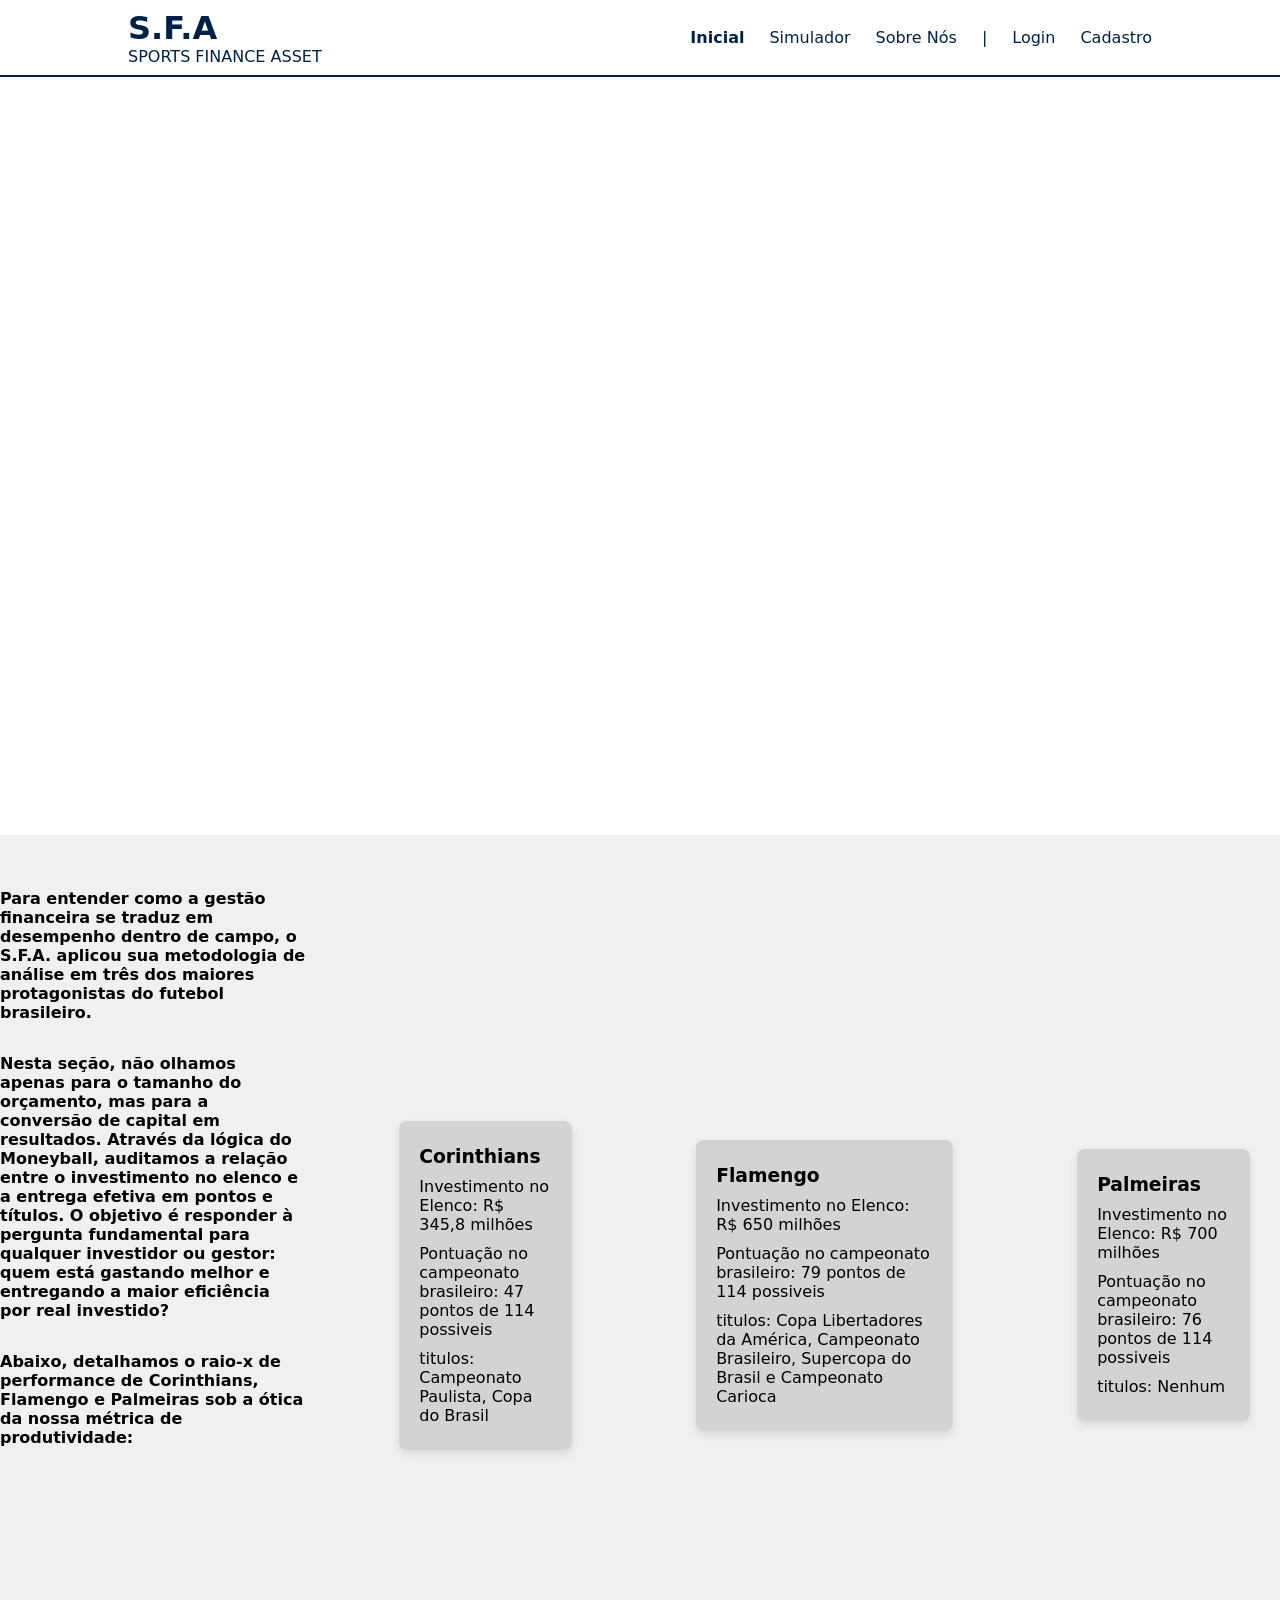
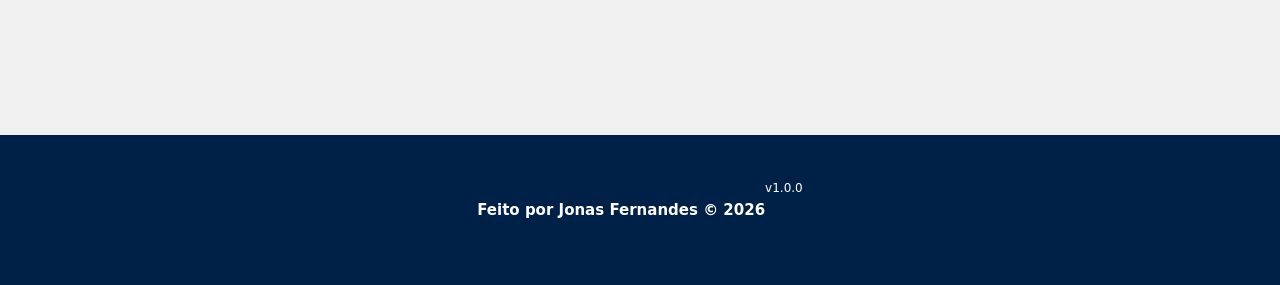
==== public/index.html @ e27758b6 "ajuste básico na tela inicial" ====
<!DOCTYPE html>
<html lang="en">

<head>
  <meta charset="UTF-8">
  <meta http-equiv="X-UA-Compatible" content="IE=edge">
  <meta name="viewport" content="width=device-width, initial-scale=1.0">

  <title>S.F.A - SPORTS FINANCE ASSET | Página Inicial</title>

  <script src="./js/sessao.js"></script>

  <link rel="stylesheet" href="./css/estilo.css">
  <link rel="icon" href="./assets/icon/icon-site.png">
  <link rel="preconnect" href="https://fonts.gstatic.com">
</head>

<body>
  <div class="header">
    <div class="container">
      <div class="logo">
        <h1 class="titulo">S.F.A</h1>
        <span class="subtitulo">SPORTS FINANCE ASSET</span>
      </div>
      <ul class="navbar">
        <li class="agora">
          <a href="#">Inicial</a>
        </li>
        <li>
          <a href="simulador.html">Simulador</a>
        </li>
        <li>
          <a href="sobre-nos.html">Sobre Nós</a>
        </li>
        <li>|</li>
        <li>
          <a href="login.html">Login</a>
        </li>
        <li>
          <a href="cadastro.html">Cadastro</a>
        </li>
      </ul>
    </div>
  </div>

  <div class="banner">
    <div class="container">
      <p>Se não acreditarmos que é possível, jamais será.</p>
    </div>
  </div>

  <div class="container-cards-index">
    <div class="introducao">
      <p>Para entender como a gestão financeira se traduz em desempenho dentro de campo, o S.F.A. aplicou sua
        metodologia de análise em três dos maiores protagonistas do futebol brasileiro.</p>
        <p>Nesta seção, não olhamos apenas para o tamanho do orçamento, mas para a conversão de capital em resultados.
        Através da lógica do Moneyball, auditamos a relação entre o investimento no elenco e a entrega efetiva em pontos
        e títulos. O objetivo é responder à pergunta fundamental para qualquer investidor ou gestor: quem está gastando
        melhor e entregando a maior eficiência por real investido?</p>
        <p>Abaixo, detalhamos o raio-x de performance de Corinthians, Flamengo e Palmeiras sob a ótica da nossa métrica de
        produtividade:</p>
  </div>
    <div class="card-conteudo">
      <h3>Corinthians</h3>
      <p>Investimento no Elenco: R$ 345,8 milhões</p>
      <p>Pontuação no campeonato brasileiro: 47 pontos de 114 possiveis</p>
      <p>titulos: Campeonato Paulista, Copa do Brasil</p>
    </div>
    <div class="card-conteudo">
      <h3>Flamengo</h3>
      <p>Investimento no Elenco: R$ 650 milhões</p>
      <p>Pontuação no campeonato brasileiro: 79 pontos de 114 possiveis</p>
      <p>titulos: Copa Libertadores da América, Campeonato Brasileiro, Supercopa do Brasil e Campeonato Carioca</p>
    </div>
    <div class="card-conteudo">
      <h3>Palmeiras</h3>
      <p>Investimento no Elenco: R$ 700 milhões</p>
      <p>Pontuação no campeonato brasileiro: 76 pontos de 114 possiveis</p>
      <p>titulos: Nenhum</p>
    </div>
  </div>

  <div class="footer">
    <div class="container">
      <h4>Feito por Jonas Fernandes &copy; 2026</h4>
      <span class="version">v1.0.0</span>
    </div>
  </div>

</html>
---- public/css/estilo.css ----
@import url('https://fonts.googleapis.com/css2?family=Barlow:ital,wght@0,100;0,200;0,300;0,400;0,500;0,600;0,700;0,800;0,900;1,100;1,200;1,300;1,400;1,500;1,600;1,700;1,800;1,900&display=swap');

body {
  margin: 0;
  padding: 0;
  font-family: system-ui, -apple-system, BlinkMacSystemFont, 'Segoe UI', Roboto, Oxygen, Ubuntu, Cantarell, 'Open Sans', 'Helvetica Neue', sans-serif;
  background-color: white;
}

:root {
  --tamanho-header: 75px;
  --tamanho-banner: calc(100vh - var(--tamanho-header) - var(--tamanho-footer) - 2px);
  --tamanho-simulador: calc(100vh - var(--tamanho-header) - var(--tamanho-footer) - 2px);
  --tamanho-login: calc(100vh - var(--tamanho-header) - var(--tamanho-footer) - 2px);
  --tamanho-footer: 65px;
}

.container {
  display: flex;
  width: 80%;
  margin: auto;
}

.header {
  height: var(--tamanho-header);
  border-bottom: 2px solid #002147;
}

.header .container {
  justify-content: space-between;
  align-items: center;
  height: 100%;
}

.header a {
  text-decoration: none;
  color: #002147;
}

.agora {
  font-weight: 600;
}

.navbar {
  width: 500px;
  display: flex;
  align-items: center;
  justify-content: flex-end;
  list-style: none;
  color: #002147;
  gap: 25px;
}

.logo {
  display: flex;
  flex-direction: column;
}

.titulo {
  color: #002147;
  width: fit-content;
  font-weight: 630;
  font-weight: bold;
}

.subtitulo {
  color: #002147;
  width: fit-content;
  font-weight: 170;
}

.header h1 {
  margin: 0;
}

/* BANNER */

.banner {
  height: var(--tamanho-banner);
  color: white;
  font-weight: bold;
  background-image: url(../assets/long-shot-friends-playing-soccer.jpg);
  background-size: cover;
  background-position: center 70%;
}

.banner .container {
  justify-content: center;
  align-items: center;
  height: 100%;
}

.banner .container p {
  width: 55%;
  margin: 0;
  padding: 0;
  font-size: 36px;
}

.banner .container span {
  font-weight: 800;
}

.conteudo-index {
  display: flex;
  justify-content: center;
  align-items: center;
  flex-direction: column;
  width: 70%;
  margin-top: 40px;
  margin-left: auto;
  margin-right: auto;
  margin-bottom: 40px;
  font-size: 40px;
  font-weight: bold;

}





/* MISSÃO VISÃO VALORES */

.banner-sobre-nos {
  height: var(--tamanho-banner);
  color: white;
  font-weight: bold;
  background-image: url(../assets/young-woman-playing-tennis.jpg);
  background-size: cover;
  background-position: center 40%;
}

.banner-sobre-nos .container {
  justify-content: center;
  align-items: center;
  height: 100%;
}

.banner-sobre-nos .container p {
  width: 55%;
  margin: 0;
  padding: 0;
  font-size: 52px;
}

.banner-sobre-nos .container span {
  font-weight: 800;
}

.container-conteudo-sobre-nos {
  display: flex;
  justify-content: center;
  align-items: center;
  flex-direction: column;
  width: 70%;
  margin-top: 40px;
  margin-left: auto;
  margin-right: auto;
}

.social {
  background-color: #ffffff;
  display: flex;
  align-items: space-between;
  flex-direction: column;
  margin-bottom: 30px;

}

.titulo-cards-sobre-nos {
  font-size: 32px;
  font-weight: bold;
  display: flex;
  flex-direction: row;
  justify-content: center;
  margin-top: 10%;
}


.valores-sobre-nos {
  display: flex;
  justify-content: center;
  align-items: center;
  flex-direction: column;
  width: 70%;
  margin-top: 2%;
  margin-left: auto;
  margin-right: auto;
}

/* FOOTER */

.footer {
  background-color: #002147;
  height: 150px;
  color: #fff;
  display: flex;
  font-size: 15px;
}

.footer .container {
  justify-content: center;
  text-align: center;
}

.footer .container .version {
  font-size: 12px;
}

/* LOGIN */
.login {
  height: var(--tamanho-login);
  background: #002147;
  background-size: cover;
  height: 100%;
}

.login .container {
  justify-content: center;
  align-items: center;
  height: 100vh;
}

.card {
  width: 50%;
  background-color: white;
  border-radius: 10px;
  display: flex;
  align-items: center;
  justify-content: space-evenly;
  color: #002147;
  flex-direction: column;
  height: fit-content;
  padding: 20px 0;
}

.card h2 {
  margin: 0;
  font-size: 30px;
}

.formulario {
  display: flex;
  height: 90%;
  width: 80%;
  justify-content: space-around;
  flex-direction: column;
}

.formulario span {
  font-size: 15px;
  font-weight: 800;
}

.formulario input {
  border: 2px solid #002147;
  text-align: center;
  border-radius: 10px;
  margin: 0;
}

.formulario select {
  border: 2px solid #002147;
  background-color: white;
  color: gray;
  height: 36px;
  text-align: center;
  border-radius: 10px;
  margin: 0;
}

.campo {
  display: flex;
  flex-direction: column;
  justify-content: start;
  padding: 5px 0;
}

.botao {
  cursor: pointer;
  font-family: "Barlow", sans-serif;
  border: 0;
  border-radius: 5px;
  font-weight: 600;
  font-size: 18px;
  color: #fff;
  background-color: #002147;
  width: 120px;
  height: 30px;
  align-self: center;
  margin-top: 20px;
}

.loading-div {
  width: 50px;
  display: none;
}

.loading-div img {
  height: 50px;
  width: 50px;
}

#div_erros_login {
  display: none
}

/* FORMULARIO */

.alerta_erro {
  display: flex;
  justify-content: flex-end;
}

.card_erro {
  display: none;
  background-color: #fff;
  color: black;
  width: 230px;
  position: fixed;
  border-radius: 4px;
  border: #ED145B 3px solid;
  padding: 10px;
  margin-right: 10%;
}

.card_erro #mensagem_erro {
  font-weight: 500;
  font-size: 20px;
}

.formulario .tipo_campo {
  font-size: 20px;
  font-weight: 600 !important;
}

.formulario {
  display: flex;
  flex-direction: column;
}

input {
  margin-bottom: 10px;
  border: 2px solid #32b9cd;
  padding: 10px;
  text-align: center;
  border-radius: 10px;
}

.btn {
  font-family: "Barlow", sans-serif;
  border: 0;
  border-radius: 5px;
  font-weight: 600;
  font-size: 18px;
  padding: 10px 15px;
  color: white;
  background-color: #ED145B;
  width: 120px;
  align-self: center;
  margin-top: 5px;
}

.loading-div {
  width: 50px;
  margin: auto;
  display: none;
}

.loading-div img {
  height: 50px;
  width: 50px;
}

/* SIMULADOR */

.simulador {
  background: linear-gradient(black, #002147);
}

.simulador .container {
  flex-direction: column;
  align-items: center;
  margin-top: 50px;
  height: var(--tamanho-simulador);
}

/* ALERTA */

#alerta {
  position: absolute;
  right: 0;
  bottom: 0;
}

.mensagem-alarme {
  background-color: white;
  border-radius: 5px;
  width: 300px;
  height: 80px;
  margin: 10px;
  padding: 10px 0;
  display: flex;
  justify-content: space-evenly;
  align-items: center;
}

.mensagem-alarme h3 {
  font-size: 14px;
  margin: 0;
}

.mensagem-alarme .informacao {
  width: 66%;
}

.alarme-sino {
  width: 48px;
  height: 48px;
  animation-name: bell;
  animation-duration: 4s;
  background-image: url('https://cdn-icons-png.flaticon.com/512/1157/1157000.png');
  background-size: cover;
  animation-iteration-count: infinite;
}


.introducao{
  display: flex;
  justify-content: center;
  align-items: center;  
  flex-direction: column;
  font-size: 16px;
  font-weight: bold;
  margin: auto;
  margin-top: 3%;
  width: 1200px;
}
.container-cards-index{
  display: flex;
  justify-content: center;
  align-items: center;     
  min-height: 100vh;       
  margin: 0;
  background-color: #f0f0f0;
  gap: 5%;
}
.card-conteudo {
  display: flex;
  flex-direction: column;
  align-items: flex-start;
  width: fit-content;
  max-width: 400px;
  padding: 20px;
  border-radius: 8px;
  background-color: #d3d3d3;
  box-shadow: 0 4px 8px rgba(0, 0, 0, 0.1);
  margin: 30px;
}

.card-conteudo h3, .card-conteudo p {
  margin: 5px 0;
}

@keyframes bell {
  0% {
    transform: rotate(25deg)
  }

  25% {
    transform: rotate(-25deg)
  }

  50% {
    transform: rotate(25deg)
  }

  75% {
    transform: rotate(-25deg)
  }

  100% {
    transform: rotate(25deg)
  }
}
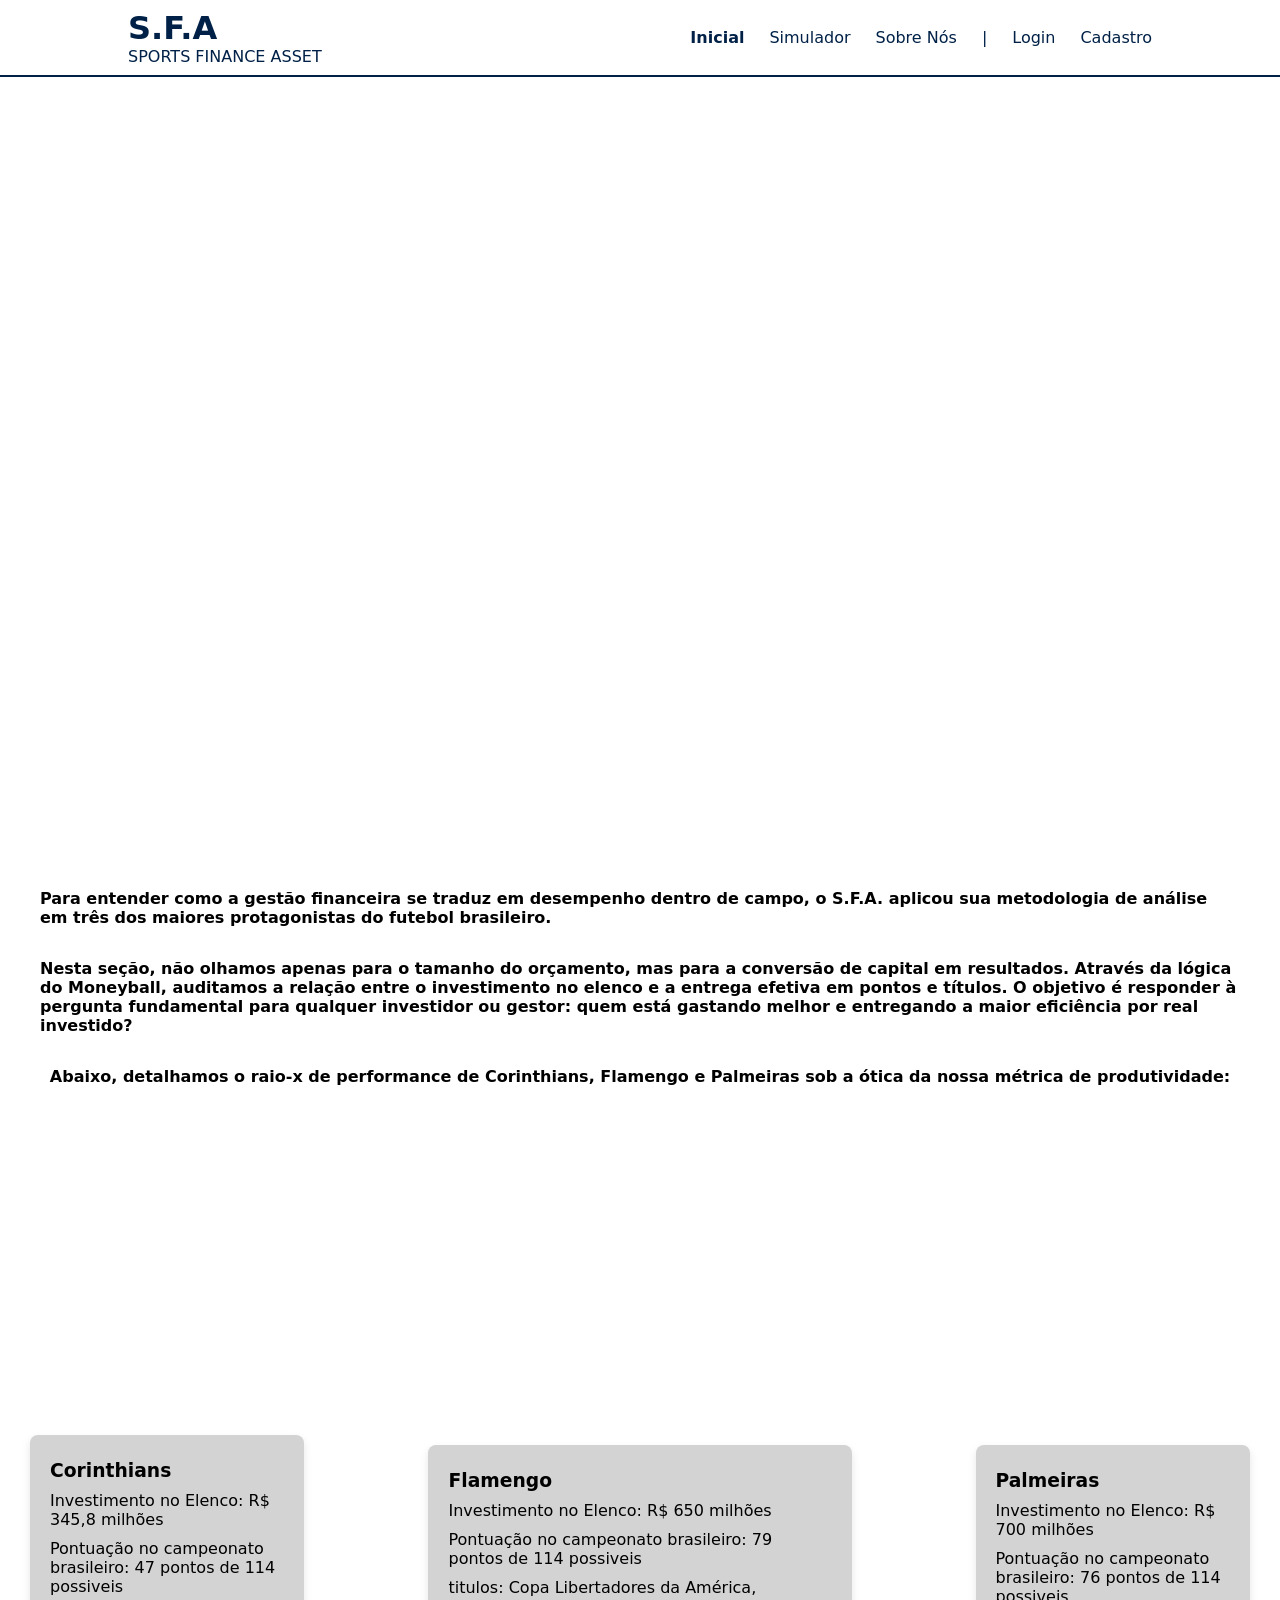
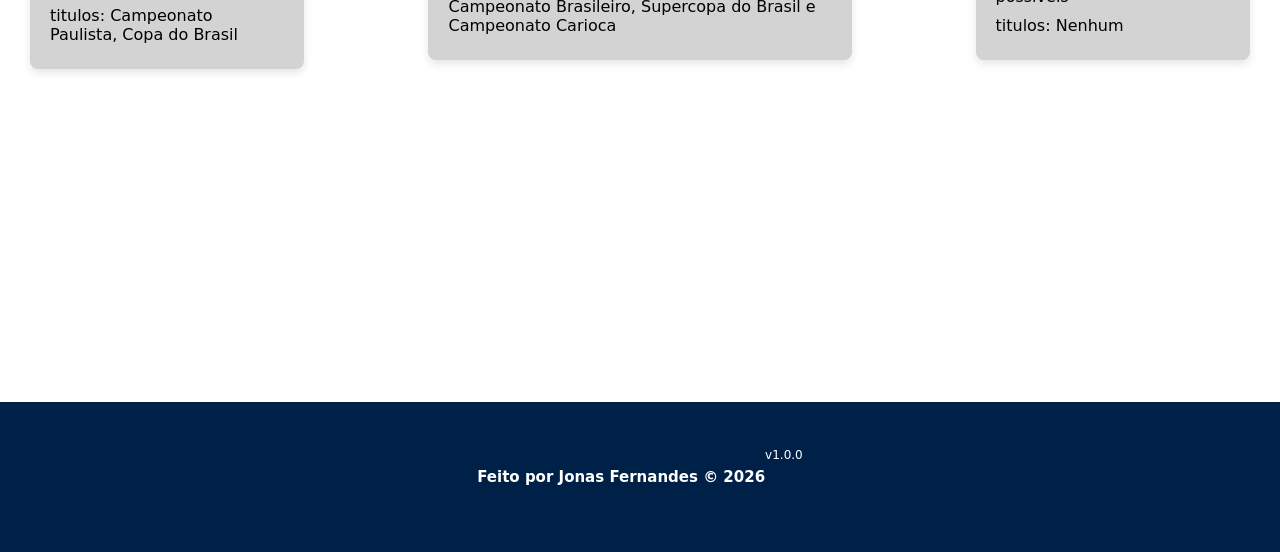
==== commit bcccb5d5: "corrigindo bug" ====
--- a/public/index.html
+++ b/public/index.html
@@ -49,8 +49,7 @@
     </div>
   </div>
 
-  <div class="container-cards-index">
-    <div class="introducao">
+  <div class="introducao">
       <p>Para entender como a gestão financeira se traduz em desempenho dentro de campo, o S.F.A. aplicou sua
         metodologia de análise em três dos maiores protagonistas do futebol brasileiro.</p>
         <p>Nesta seção, não olhamos apenas para o tamanho do orçamento, mas para a conversão de capital em resultados.
@@ -60,6 +59,8 @@
         <p>Abaixo, detalhamos o raio-x de performance de Corinthians, Flamengo e Palmeiras sob a ótica da nossa métrica de
         produtividade:</p>
   </div>
+
+  <div class="container-cards-index">
     <div class="card-conteudo">
       <h3>Corinthians</h3>
       <p>Investimento no Elenco: R$ 345,8 milhões</p>
--- a/public/css/estilo.css
+++ b/public/css/estilo.css
@@ -443,7 +443,7 @@
   align-items: center;     
   min-height: 100vh;       
   margin: 0;
-  background-color: #f0f0f0;
+  background-color: #ffffff;
   gap: 5%;
 }
 .card-conteudo {
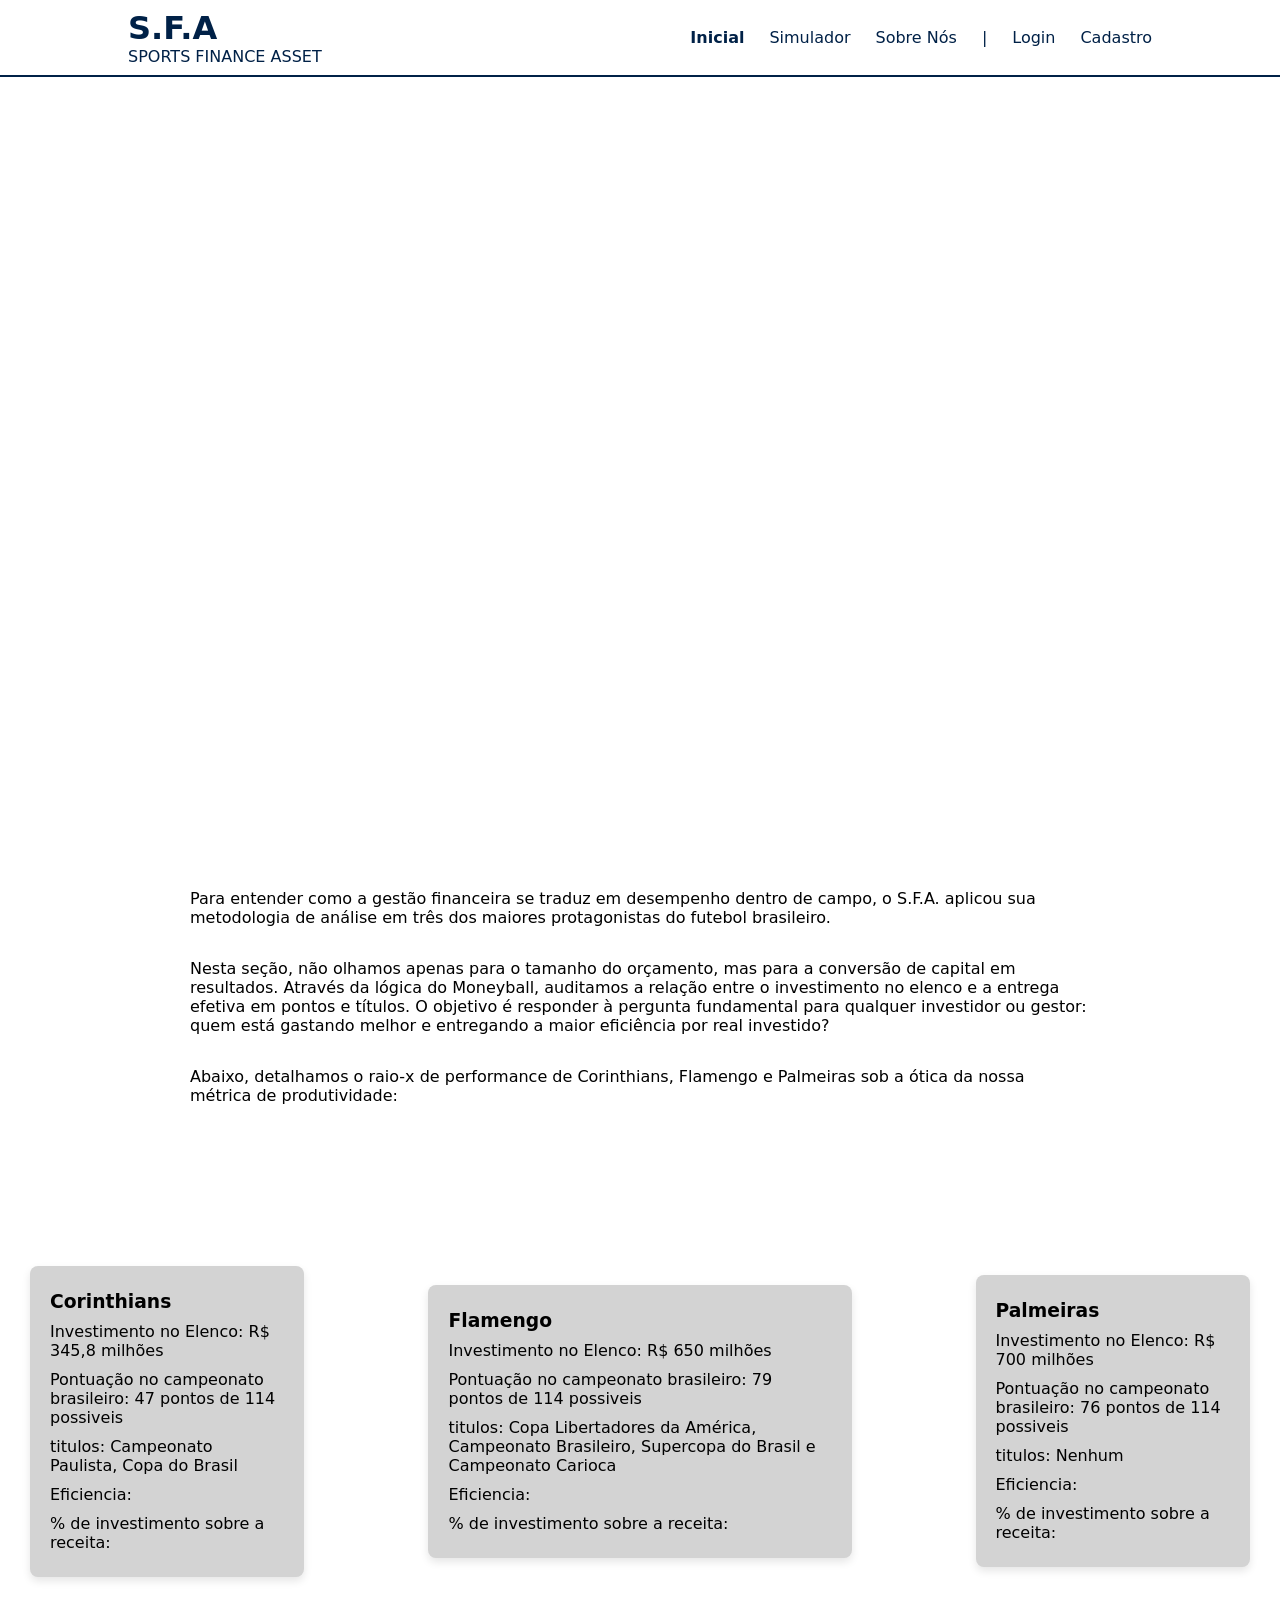
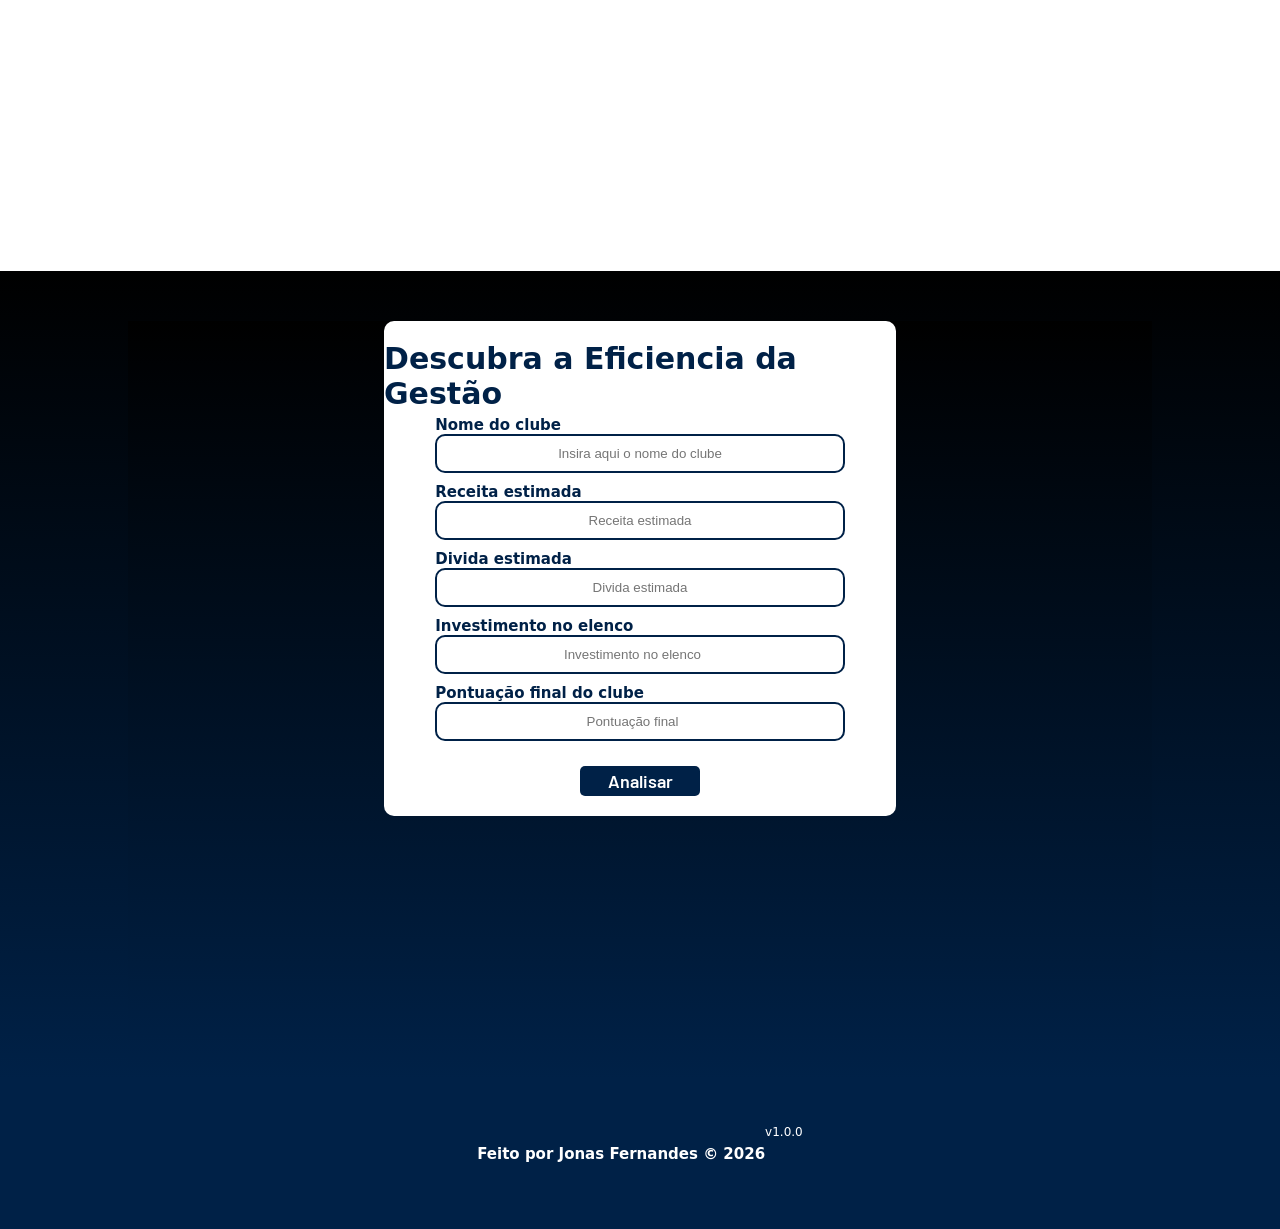
==== commit 3f4c31c2: "pequenas mudanças" ====
--- a/public/index.html
+++ b/public/index.html
@@ -50,14 +50,14 @@
   </div>
 
   <div class="introducao">
-      <p>Para entender como a gestão financeira se traduz em desempenho dentro de campo, o S.F.A. aplicou sua
-        metodologia de análise em três dos maiores protagonistas do futebol brasileiro.</p>
-        <p>Nesta seção, não olhamos apenas para o tamanho do orçamento, mas para a conversão de capital em resultados.
-        Através da lógica do Moneyball, auditamos a relação entre o investimento no elenco e a entrega efetiva em pontos
-        e títulos. O objetivo é responder à pergunta fundamental para qualquer investidor ou gestor: quem está gastando
-        melhor e entregando a maior eficiência por real investido?</p>
-        <p>Abaixo, detalhamos o raio-x de performance de Corinthians, Flamengo e Palmeiras sob a ótica da nossa métrica de
-        produtividade:</p>
+    <p>Para entender como a gestão financeira se traduz em desempenho dentro de campo, o S.F.A. aplicou sua
+      metodologia de análise em três dos maiores protagonistas do futebol brasileiro.</p>
+    <p>Nesta seção, não olhamos apenas para o tamanho do orçamento, mas para a conversão de capital em resultados.
+      Através da lógica do Moneyball, auditamos a relação entre o investimento no elenco e a entrega efetiva em pontos
+      e títulos. O objetivo é responder à pergunta fundamental para qualquer investidor ou gestor: quem está gastando
+      melhor e entregando a maior eficiência por real investido?</p>
+    <p>Abaixo, detalhamos o raio-x de performance de Corinthians, Flamengo e Palmeiras sob a ótica da nossa métrica de
+      produtividade:</p>
   </div>
 
   <div class="container-cards-index">
@@ -66,20 +66,70 @@
       <p>Investimento no Elenco: R$ 345,8 milhões</p>
       <p>Pontuação no campeonato brasileiro: 47 pontos de 114 possiveis</p>
       <p>titulos: Campeonato Paulista, Copa do Brasil</p>
+      <p>Eficiencia: </p>
+      <p>% de investimento sobre a receita: </p>
     </div>
     <div class="card-conteudo">
       <h3>Flamengo</h3>
       <p>Investimento no Elenco: R$ 650 milhões</p>
       <p>Pontuação no campeonato brasileiro: 79 pontos de 114 possiveis</p>
       <p>titulos: Copa Libertadores da América, Campeonato Brasileiro, Supercopa do Brasil e Campeonato Carioca</p>
+      <p>Eficiencia: </p>
+      <p>% de investimento sobre a receita: </p>
     </div>
     <div class="card-conteudo">
       <h3>Palmeiras</h3>
       <p>Investimento no Elenco: R$ 700 milhões</p>
       <p>Pontuação no campeonato brasileiro: 76 pontos de 114 possiveis</p>
       <p>titulos: Nenhum</p>
+      <p>Eficiencia: </p>
+      <p>% de investimento sobre a receita: </p>
     </div>
   </div>
+
+
+  <!-- simulador inicio -->
+  <div class="simulador">
+    <div class="alerta_erro">
+      <div class="card_erro" id="cardErro">
+        <span id="mensagem_erro"></span>
+      </div>
+    </div>
+    <div class="container simulador">
+      <div class="card card-cadastro">
+        <h2>Descubra a Eficiencia da Gestão</h2>
+        <div class="formulario">
+          <div class="campo">
+            <span>Nome do clube</span>
+            <input id="ipt_nome_clube" type="text" placeholder="Insira aqui o nome do clube" />
+          </div>
+          <div class="campo">
+            <span>Receita estimada</span>
+            <input id="ipt_receita" type="text" placeholder="Receita estimada" />
+          </div>
+          <div class="campo">
+            <span>Divida estimada</span>
+            <input id="ipt_divida" type="text" placeholder="Divida estimada" />
+          </div>
+          <div class="campo">
+            <span>Investimento no elenco</span>
+            <input id="ipt_investimento" type="number" placeholder="Investimento no elenco" />
+          </div>
+          <div class="campo">
+            <span>Pontuação final do clube</span>
+            <input id="ipt_pontuacao" type="number" placeholder="Pontuação final" />
+          </div>
+          <button class="botao" onclick="analisar()">Analisar</button>
+        </div>
+        <div id="div_aguardar" class="loading-div">
+          <img src="./assets/circle-loading.gif" id="loading-gif" />
+        </div>
+
+        <div id="div_erros_login"></div>
+      </div>
+    </div>
+  </div>
+  <!-- simulador fim -->
 
   <div class="footer">
     <div class="container">
--- a/public/css/estilo.css
+++ b/public/css/estilo.css
@@ -432,10 +432,9 @@
   align-items: center;  
   flex-direction: column;
   font-size: 16px;
-  font-weight: bold;
   margin: auto;
   margin-top: 3%;
-  width: 1200px;
+  width: 900px;
 }
 .container-cards-index{
   display: flex;
@@ -445,6 +444,7 @@
   margin: 0;
   background-color: #ffffff;
   gap: 5%;
+  margin-top: -150px;
 }
 .card-conteudo {
   display: flex;
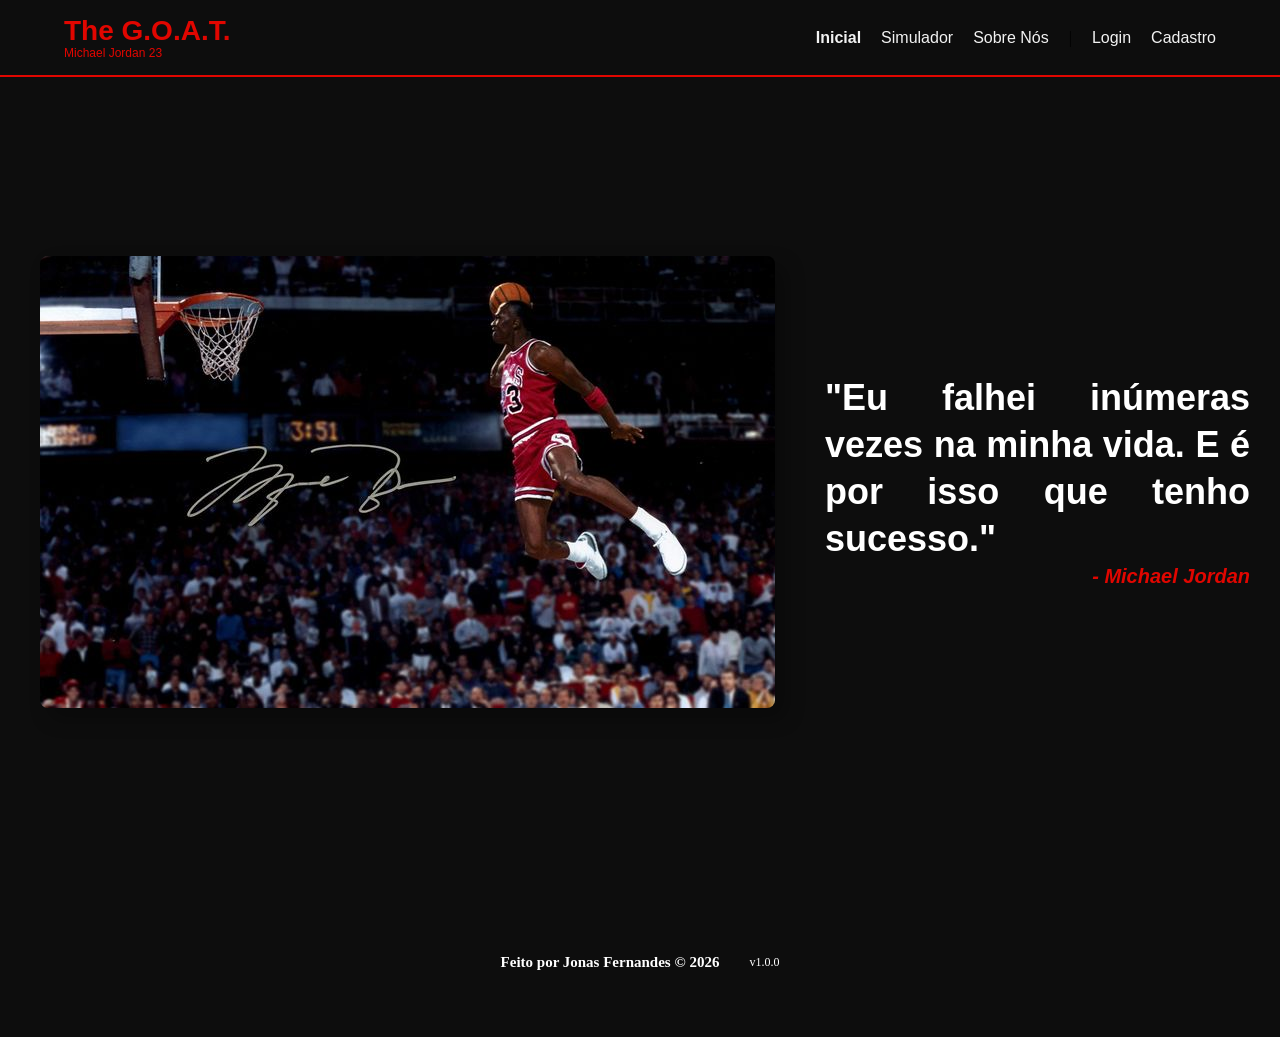
==== commit 3f38b431: "estruturação do html e css" ====
--- a/public/index.html
+++ b/public/index.html
@@ -6,7 +6,7 @@
   <meta http-equiv="X-UA-Compatible" content="IE=edge">
   <meta name="viewport" content="width=device-width, initial-scale=1.0">
 
-  <title>S.F.A - SPORTS FINANCE ASSET | Página Inicial</title>
+  <title>The G.O.A.T. Analytics | Página Inicial</title>
 
   <script src="./js/sessao.js"></script>
 
@@ -19,8 +19,8 @@
   <div class="header">
     <div class="container">
       <div class="logo">
-        <h1 class="titulo">S.F.A</h1>
-        <span class="subtitulo">SPORTS FINANCE ASSET</span>
+        <h1 class="titulo">The G.O.A.T.</h1>
+        <span class="subtitulo">Michael Jordan 23</span>
       </div>
       <ul class="navbar">
         <li class="agora">
@@ -45,89 +45,17 @@
 
   <div class="banner">
     <div class="container">
-      <p>Se não acreditarmos que é possível, jamais será.</p>
+      <img src="assets/Tainsi Michael Jordan Poster 11 x 17 inches, 28 x 43 cm.jpg" alt="babyjordan">
+      <p>
+        "Eu falhei inúmeras vezes na minha vida. E é por isso que tenho sucesso." <span>- Michael Jordan</span>
+      </p>
+      
     </div>
   </div>
 
-  <div class="introducao">
-    <p>Para entender como a gestão financeira se traduz em desempenho dentro de campo, o S.F.A. aplicou sua
-      metodologia de análise em três dos maiores protagonistas do futebol brasileiro.</p>
-    <p>Nesta seção, não olhamos apenas para o tamanho do orçamento, mas para a conversão de capital em resultados.
-      Através da lógica do Moneyball, auditamos a relação entre o investimento no elenco e a entrega efetiva em pontos
-      e títulos. O objetivo é responder à pergunta fundamental para qualquer investidor ou gestor: quem está gastando
-      melhor e entregando a maior eficiência por real investido?</p>
-    <p>Abaixo, detalhamos o raio-x de performance de Corinthians, Flamengo e Palmeiras sob a ótica da nossa métrica de
-      produtividade:</p>
+  <div id="div_erros_login"></div>
   </div>
-
-  <div class="container-cards-index">
-    <div class="card-conteudo">
-      <h3>Corinthians</h3>
-      <p>Investimento no Elenco: R$ 345,8 milhões</p>
-      <p>Pontuação no campeonato brasileiro: 47 pontos de 114 possiveis</p>
-      <p>titulos: Campeonato Paulista, Copa do Brasil</p>
-      <p>Eficiencia: </p>
-      <p>% de investimento sobre a receita: </p>
-    </div>
-    <div class="card-conteudo">
-      <h3>Flamengo</h3>
-      <p>Investimento no Elenco: R$ 650 milhões</p>
-      <p>Pontuação no campeonato brasileiro: 79 pontos de 114 possiveis</p>
-      <p>titulos: Copa Libertadores da América, Campeonato Brasileiro, Supercopa do Brasil e Campeonato Carioca</p>
-      <p>Eficiencia: </p>
-      <p>% de investimento sobre a receita: </p>
-    </div>
-    <div class="card-conteudo">
-      <h3>Palmeiras</h3>
-      <p>Investimento no Elenco: R$ 700 milhões</p>
-      <p>Pontuação no campeonato brasileiro: 76 pontos de 114 possiveis</p>
-      <p>titulos: Nenhum</p>
-      <p>Eficiencia: </p>
-      <p>% de investimento sobre a receita: </p>
-    </div>
   </div>
-
-
-  <!-- simulador inicio -->
-  <div class="simulador">
-    <div class="alerta_erro">
-      <div class="card_erro" id="cardErro">
-        <span id="mensagem_erro"></span>
-      </div>
-    </div>
-    <div class="container simulador">
-      <div class="card card-cadastro">
-        <h2>Descubra a Eficiencia da Gestão</h2>
-        <div class="formulario">
-          <div class="campo">
-            <span>Nome do clube</span>
-            <input id="ipt_nome_clube" type="text" placeholder="Insira aqui o nome do clube" />
-          </div>
-          <div class="campo">
-            <span>Receita estimada</span>
-            <input id="ipt_receita" type="text" placeholder="Receita estimada" />
-          </div>
-          <div class="campo">
-            <span>Divida estimada</span>
-            <input id="ipt_divida" type="text" placeholder="Divida estimada" />
-          </div>
-          <div class="campo">
-            <span>Investimento no elenco</span>
-            <input id="ipt_investimento" type="number" placeholder="Investimento no elenco" />
-          </div>
-          <div class="campo">
-            <span>Pontuação final do clube</span>
-            <input id="ipt_pontuacao" type="number" placeholder="Pontuação final" />
-          </div>
-          <button class="botao" onclick="analisar()">Analisar</button>
-        </div>
-        <div id="div_aguardar" class="loading-div">
-          <img src="./assets/circle-loading.gif" id="loading-gif" />
-        </div>
-
-        <div id="div_erros_login"></div>
-      </div>
-    </div>
   </div>
   <!-- simulador fim -->
 
--- a/public/css/estilo.css
+++ b/public/css/estilo.css
@@ -3,102 +3,157 @@
 body {
   margin: 0;
   padding: 0;
-  font-family: system-ui, -apple-system, BlinkMacSystemFont, 'Segoe UI', Roboto, Oxygen, Ubuntu, Cantarell, 'Open Sans', 'Helvetica Neue', sans-serif;
-  background-color: white;
+  background-color: #0D0D0D;
 }
 
 :root {
   --tamanho-header: 75px;
-  --tamanho-banner: calc(100vh - var(--tamanho-header) - var(--tamanho-footer) - 2px);
-  --tamanho-simulador: calc(100vh - var(--tamanho-header) - var(--tamanho-footer) - 2px);
-  --tamanho-login: calc(100vh - var(--tamanho-header) - var(--tamanho-footer) - 2px);
   --tamanho-footer: 65px;
-}
-
+  --tamanho-banner: calc(80vh - var(--tamanho-header) - var(--tamanho-footer));
+  --tamanho-simulador: calc(100vh - var(--tamanho-header) - var(--tamanho-footer));
+  --tamanho-login: calc(100vh - var(--tamanho-header) - var(--tamanho-footer));
+}
+
+/* Container padrão */
 .container {
-  display: flex;
-  width: 80%;
-  margin: auto;
-}
-
+  width: 90%;
+  max-width: 1200px;
+  margin: 0 auto;
+
+  display: flex;
+  align-items: center;
+  justify-content: space-between;
+  gap: 30px;
+}
+
+/* Header */
 .header {
   height: var(--tamanho-header);
-  border-bottom: 2px solid #002147;
+  border-bottom: 2px solid #e10600;
 }
 
 .header .container {
-  justify-content: space-between;
-  align-items: center;
   height: 100%;
 }
 
+/* Links */
 .header a {
   text-decoration: none;
-  color: #002147;
+  color: #F2F2F2;
+  font-family: Arial, Helvetica, sans-serif;
+  transition: 0.3s;
 }
 
 .agora {
-  font-weight: 600;
-}
-
+  font-weight: bold;
+}
+
+/* Navbar */
 .navbar {
-  width: 500px;
-  display: flex;
-  align-items: center;
-  justify-content: flex-end;
+  display: flex;
+  align-items: center;
   list-style: none;
-  color: #002147;
-  gap: 25px;
-}
-
+  gap: 20px;
+  margin: 0;
+  padding: 0;
+}
+
+/* Logo */
 .logo {
   display: flex;
   flex-direction: column;
+  justify-content: center;
+  line-height: 1;
 }
 
 .titulo {
-  color: #002147;
-  width: fit-content;
-  font-weight: 630;
+  color: #e10600;
   font-weight: bold;
+  font-size: 28px;
+  font-family: Arial, Helvetica, sans-serif;
+  margin: 0;
+  padding: 0;
 }
 
 .subtitulo {
-  color: #002147;
-  width: fit-content;
-  font-weight: 170;
-}
-
-.header h1 {
-  margin: 0;
+  color: #e10600;
+  font-size: 12px;
+  font-family: Arial, Helvetica, sans-serif;
+  font-weight: 400;
+  margin-top: 2px;
+}
+
+/* Textos gerais */
+.container p {
+  font-family: Arial, Helvetica, sans-serif;
+  font-size: 1.5rem;
+  width: 60%;
+  line-height: 1.4;
+  color: white;
+}
+
+/* Imagem */
+.container img {
+  width: 300px;
+  height: auto;
+  box-shadow: 10px 10px 20px rgba(0, 0, 0, 0.3);
 }
 
 /* BANNER */
 
 .banner {
-  height: var(--tamanho-banner);
+  display: flex;
+  justify-content: center;
+  align-items: center;
+
+  width: 100%;
+  height: 90vh;
+
+  box-sizing: border-box;
+  padding: 30px;
+
   color: white;
   font-weight: bold;
-  background-image: url(../assets/long-shot-friends-playing-soccer.jpg);
+
   background-size: cover;
   background-position: center 70%;
 }
 
+.banner img {
+  width: 70%;
+  max-width: 850px;
+  height: auto;
+  border-radius: 8px;
+  margin-left: 10px;
+}
+
 .banner .container {
-  justify-content: center;
-  align-items: center;
-  height: 100%;
+  display: flex;
+  flex-direction: row;
+  justify-content: space-between;
+  align-items: center;
+  width: 100%;
+  max-width: 1300px;
+  gap: 50px;
 }
 
 .banner .container p {
-  width: 55%;
+  display: flex;
+  flex-direction: column;
+  align-items: flex-end;
+  justify-content: flex-end;
+  width: 48%;
   margin: 0;
   padding: 0;
   font-size: 36px;
+  line-height: 1.3;
+  text-align: justify;
 }
 
 .banner .container span {
-  font-weight: 800;
+  color: #e10600;
+  font-style: italic;
+  font-size: 20px;
 }
 
 .conteudo-index {
@@ -107,18 +162,11 @@
   align-items: center;
   flex-direction: column;
   width: 70%;
-  margin-top: 40px;
-  margin-left: auto;
-  margin-right: auto;
-  margin-bottom: 40px;
+  margin: 40px auto;
   font-size: 40px;
   font-weight: bold;
 
 }
-
-
-
-
 
 /* MISSÃO VISÃO VALORES */
 
@@ -192,7 +240,7 @@
 /* FOOTER */
 
 .footer {
-  background-color: #002147;
+  background-color: #0D0D0D;
   height: 150px;
   color: #fff;
   display: flex;
@@ -211,33 +259,53 @@
 /* LOGIN */
 .login {
   height: var(--tamanho-login);
-  background: #002147;
+  flex-direction: row;
+  background: #0D0D0D;
   background-size: cover;
-  height: 100%;
+  min-height: 100vh;
+  display: flex;
+  align-items: center;
+  justify-content: flex-end;
+  gap: 90px;
 }
 
 .login .container {
-  justify-content: center;
-  align-items: center;
-  height: 100vh;
+  font-family: Arial, Helvetica, sans-serif;
+  justify-content: space-between;
+  align-items: center;
+  gap: 60px;
+  width: 90%;
+  max-width: 1400px;
+  margin: 0 auto;
+}
+
+.img-login {
+  display: flex;
+  align-items: flex-start;
+  justify-content: flex-start;
+  width: 60%;
+  height: 80%;
+  margin-left: 1%;
 }
 
 .card {
-  width: 50%;
-  background-color: white;
+  width: 420px;
+  background-color: #0D0D0D;
   border-radius: 10px;
   display: flex;
   align-items: center;
   justify-content: space-evenly;
-  color: #002147;
+  color: white;
   flex-direction: column;
   height: fit-content;
-  padding: 20px 0;
+  padding: 35px 30px;
+  box-shadow: 10px 10px 20px rgba(0, 0, 0, 0.589);
 }
 
 .card h2 {
   margin: 0;
-  font-size: 30px;
+  font-size: 38px;
+  margin-bottom: 25px;
 }
 
 .formulario {
@@ -254,16 +322,19 @@
 }
 
 .formulario input {
-  border: 2px solid #002147;
+  border: 2px solid white;
   text-align: center;
   border-radius: 10px;
   margin: 0;
+  height: 45px;
+  padding: 0 15px;
+  border: none;
 }
 
 .formulario select {
-  border: 2px solid #002147;
+  border: 2px solid white;
   background-color: white;
-  color: gray;
+  color: black;
   height: 36px;
   text-align: center;
   border-radius: 10px;
@@ -285,11 +356,23 @@
   font-weight: 600;
   font-size: 18px;
   color: #fff;
-  background-color: #002147;
+  background-color: #e10600;
   width: 120px;
   height: 30px;
   align-self: center;
   margin-top: 20px;
+}
+
+
+/*IMAGEM CADASTRO*/
+
+.img-cadastro{
+  display: flex;
+  align-items: flex-end;
+  justify-content: flex-end;
+  width: 60%;
+  height: 80%;
+  margin-right: 1%;
 }
 
 .loading-div {
@@ -376,7 +459,7 @@
 /* SIMULADOR */
 
 .simulador {
-  background: linear-gradient(black, #002147);
+  background: linear-gradient(white, #002147);
 }
 
 .simulador .container {
@@ -426,26 +509,28 @@
 }
 
 
-.introducao{
-  display: flex;
-  justify-content: center;
-  align-items: center;  
+.introducao {
+  display: flex;
+  justify-content: center;
+  align-items: center;
   flex-direction: column;
   font-size: 16px;
   margin: auto;
   margin-top: 3%;
   width: 900px;
 }
-.container-cards-index{
-  display: flex;
-  justify-content: center;
-  align-items: center;     
-  min-height: 100vh;       
-  margin: 0;
-  background-color: #ffffff;
+
+.container-cards-index {
+  display: flex;
+  justify-content: center;
+  align-items: center;
+  min-height: 100vh;
+  margin: 0;
+  background-color: #0D0D0D;
   gap: 5%;
   margin-top: -150px;
 }
+
 .card-conteudo {
   display: flex;
   flex-direction: column;
@@ -454,12 +539,14 @@
   max-width: 400px;
   padding: 20px;
   border-radius: 8px;
-  background-color: #d3d3d3;
-  box-shadow: 0 4px 8px rgba(0, 0, 0, 0.1);
+  border-color: #B22222;
+  background-color: #f9f9f9;
+  box-shadow: 0 4px 8px #333333;
   margin: 30px;
 }
 
-.card-conteudo h3, .card-conteudo p {
+.card-conteudo h3,
+.card-conteudo p {
   margin: 5px 0;
 }
 
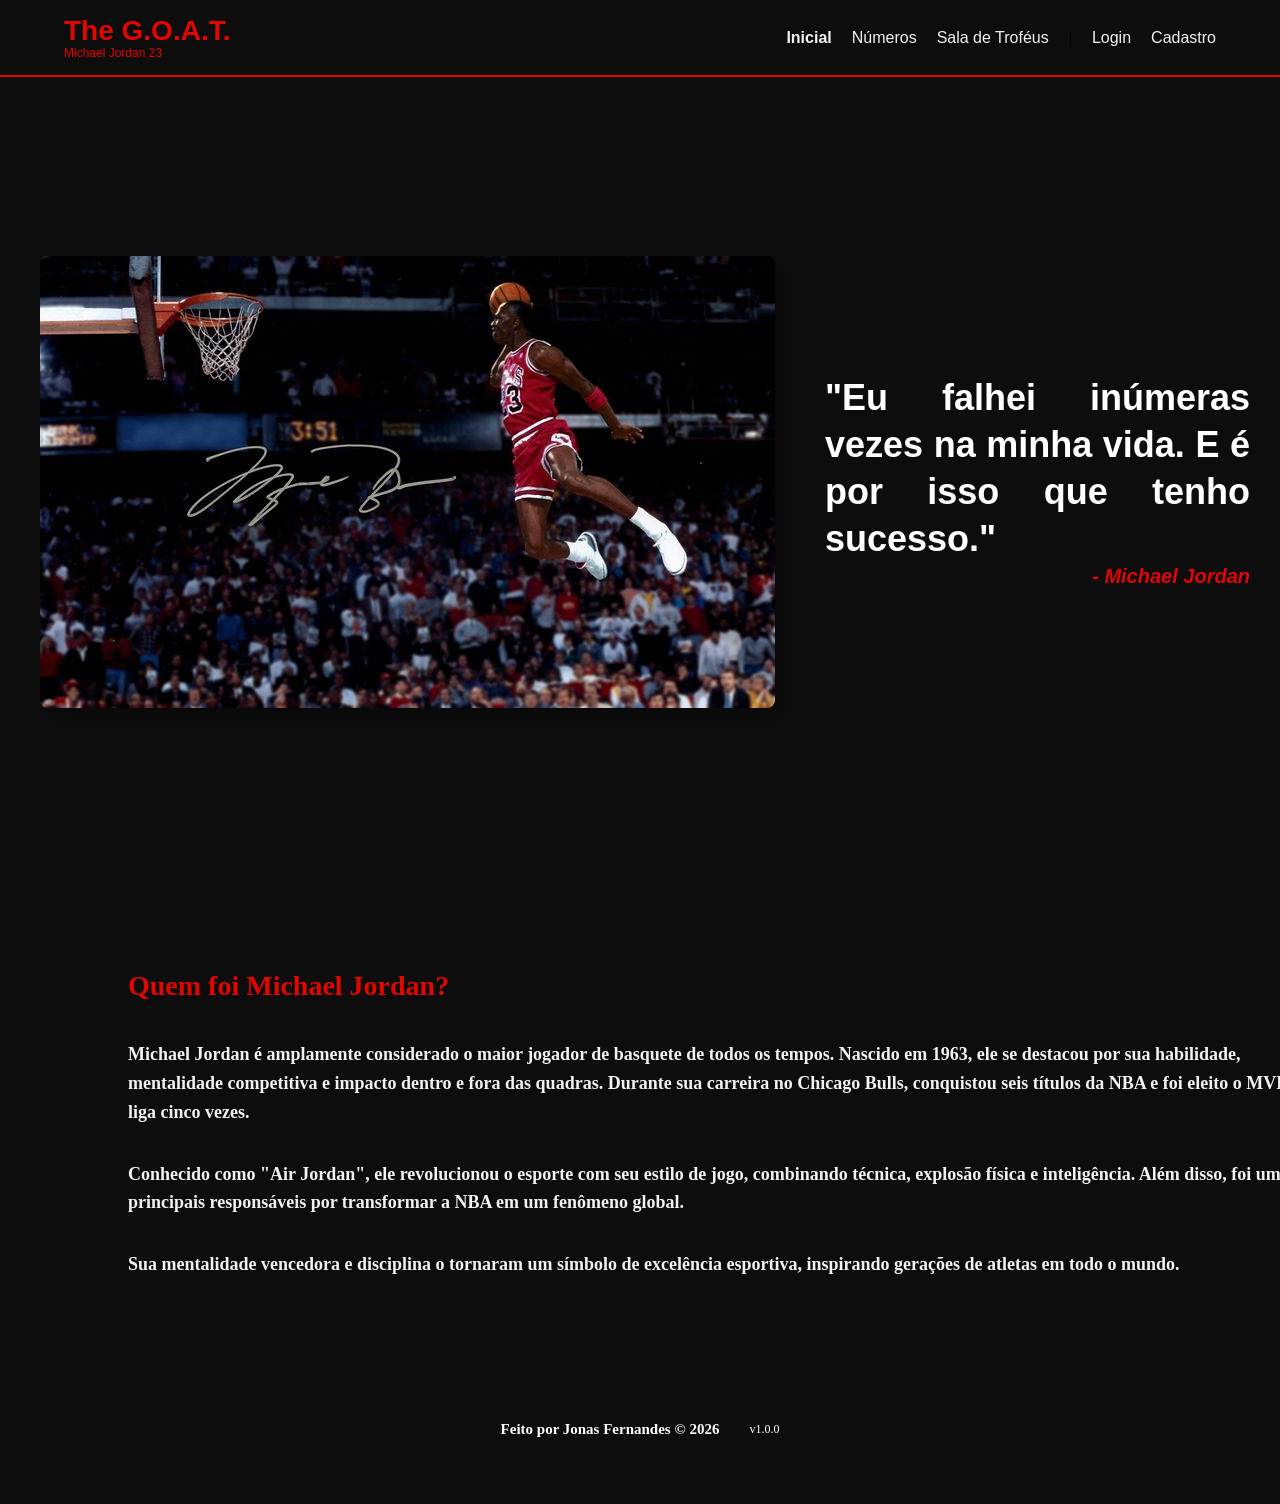
==== commit d3f4df8e: "atualizando html e css" ====
--- a/public/index.html
+++ b/public/index.html
@@ -27,10 +27,10 @@
           <a href="#">Inicial</a>
         </li>
         <li>
-          <a href="simulador.html">Simulador</a>
+          <a href="simulador.html">Números</a>
         </li>
         <li>
-          <a href="sobre-nos.html">Sobre Nós</a>
+          <a href="sala-trofeus.html">Sala de Troféus</a>
         </li>
         <li>|</li>
         <li>
@@ -53,11 +53,31 @@
     </div>
   </div>
 
+
+  <div class="sobre-mj">
+  <div class="container-sobre-mj">
+    <h2>Quem foi Michael Jordan?</h2>
+    <p>
+      Michael Jordan é amplamente considerado o maior jogador de basquete de todos os tempos. 
+      Nascido em 1963, ele se destacou por sua habilidade, mentalidade competitiva e impacto dentro e fora das quadras.
+      Durante sua carreira no Chicago Bulls, conquistou seis títulos da NBA e foi eleito o MVP da liga cinco vezes.
+    </p>
+
+    <p>
+      Conhecido como "Air Jordan", ele revolucionou o esporte com seu estilo de jogo, combinando técnica, explosão física e inteligência.
+      Além disso, foi um dos principais responsáveis por transformar a NBA em um fenômeno global.
+    </p>
+
+    <p>
+      Sua mentalidade vencedora e disciplina o tornaram um símbolo de excelência esportiva, inspirando gerações de atletas em todo o mundo.
+    </p>
+  </div>
+</div>
+
   <div id="div_erros_login"></div>
   </div>
   </div>
   </div>
-  <!-- simulador fim -->
 
   <div class="footer">
     <div class="container">
--- a/public/css/estilo.css
+++ b/public/css/estilo.css
@@ -168,73 +168,70 @@
 
 }
 
+
+/* sobre mj*/
+
+.container-sobre-mj{
+  display: flex;
+  flex-direction: column;
+  margin-left: 10%;
+  margin-right: 10%;
+  width: 1200px;
+  font-weight: bold;
+  font-style: justify;
+}
+.sobre-mj {
+  background-color: #0D0D0D;
+  padding: 60px 0;
+  color: #F2F2F2;
+}
+
+.sobre-mj h2 {
+  color: #e10600;
+  font-size: 28px;
+  margin-bottom: 20px;
+}
+
+.sobre-mj p {
+  font-size: 18px;
+  line-height: 1.6;
+  margin-bottom: 15px;
+}
+
 /* MISSÃO VISÃO VALORES */
-
-.banner-sobre-nos {
-  height: var(--tamanho-banner);
-  color: white;
-  font-weight: bold;
-  background-image: url(../assets/young-woman-playing-tennis.jpg);
-  background-size: cover;
-  background-position: center 40%;
-}
-
-.banner-sobre-nos .container {
-  justify-content: center;
-  align-items: center;
-  height: 100%;
-}
-
-.banner-sobre-nos .container p {
-  width: 55%;
-  margin: 0;
-  padding: 0;
-  font-size: 52px;
-}
-
-.banner-sobre-nos .container span {
-  font-weight: 800;
-}
-
-.container-conteudo-sobre-nos {
-  display: flex;
-  justify-content: center;
-  align-items: center;
-  flex-direction: column;
-  width: 70%;
-  margin-top: 40px;
-  margin-left: auto;
-  margin-right: auto;
-}
-
-.social {
-  background-color: #ffffff;
-  display: flex;
-  align-items: space-between;
-  flex-direction: column;
-  margin-bottom: 30px;
-
-}
-
-.titulo-cards-sobre-nos {
-  font-size: 32px;
-  font-weight: bold;
-  display: flex;
-  flex-direction: row;
-  justify-content: center;
-  margin-top: 10%;
-}
-
-
-.valores-sobre-nos {
-  display: flex;
-  justify-content: center;
-  align-items: center;
-  flex-direction: column;
-  width: 70%;
-  margin-top: 2%;
-  margin-left: auto;
-  margin-right: auto;
+.trofeus {
+  background-color: #0D0D0D;
+  color: #F2F2F2;
+  padding: 60px 0;
+  text-align: center;
+}
+
+.trofeus h2 {
+  color: #e10600;
+  margin-bottom: 40px;
+}
+
+.lista-trofeus {
+  display: flex;
+  flex-direction: column; /* 🔴 aqui garante um abaixo do outro */
+  align-items: center;
+  gap: 20px;
+  margin-right: 30%;
+  margin-left: 30%;
+}
+
+.card-trofeu {
+  background-color: #1a1a1a;
+  width: 120%;
+  padding: 20px;
+  border-radius: 10px;
+  border-left: 4px solid #e10600;
+  text-align: left;
+}
+
+.card-trofeu h3 {
+  margin-bottom: 10px;
+  color: #e10600;
 }
 
 /* FOOTER */
@@ -459,7 +456,7 @@
 /* SIMULADOR */
 
 .simulador {
-  background: linear-gradient(white, #002147);
+  background: #0D0D0D;
 }
 
 .simulador .container {
@@ -467,6 +464,39 @@
   align-items: center;
   margin-top: 50px;
   height: var(--tamanho-simulador);
+}
+
+.dados-mj {
+  background-color: #0D0D0D;
+  color: #F2F2F2;
+  padding: 60px 0;
+  text-align: center;
+  display: flex;
+  flex-direction: column;
+}
+
+.dados-mj h2 {
+  color: #e10600;
+  margin-bottom: 40px;
+}
+
+.bloco-info {
+  background-color: #1a1a1a;
+  margin: 20px auto;
+  padding: 20px;
+  width: 70%;
+  border-left: 4px solid #e10600;
+  border-radius: 8px;
+  text-align: left;
+}
+
+.bloco-info h3 {
+  color: #e10600;
+  margin-bottom: 10px;
+}
+
+.bloco-info p {
+  margin: 5px 0;
 }
 
 /* ALERTA */
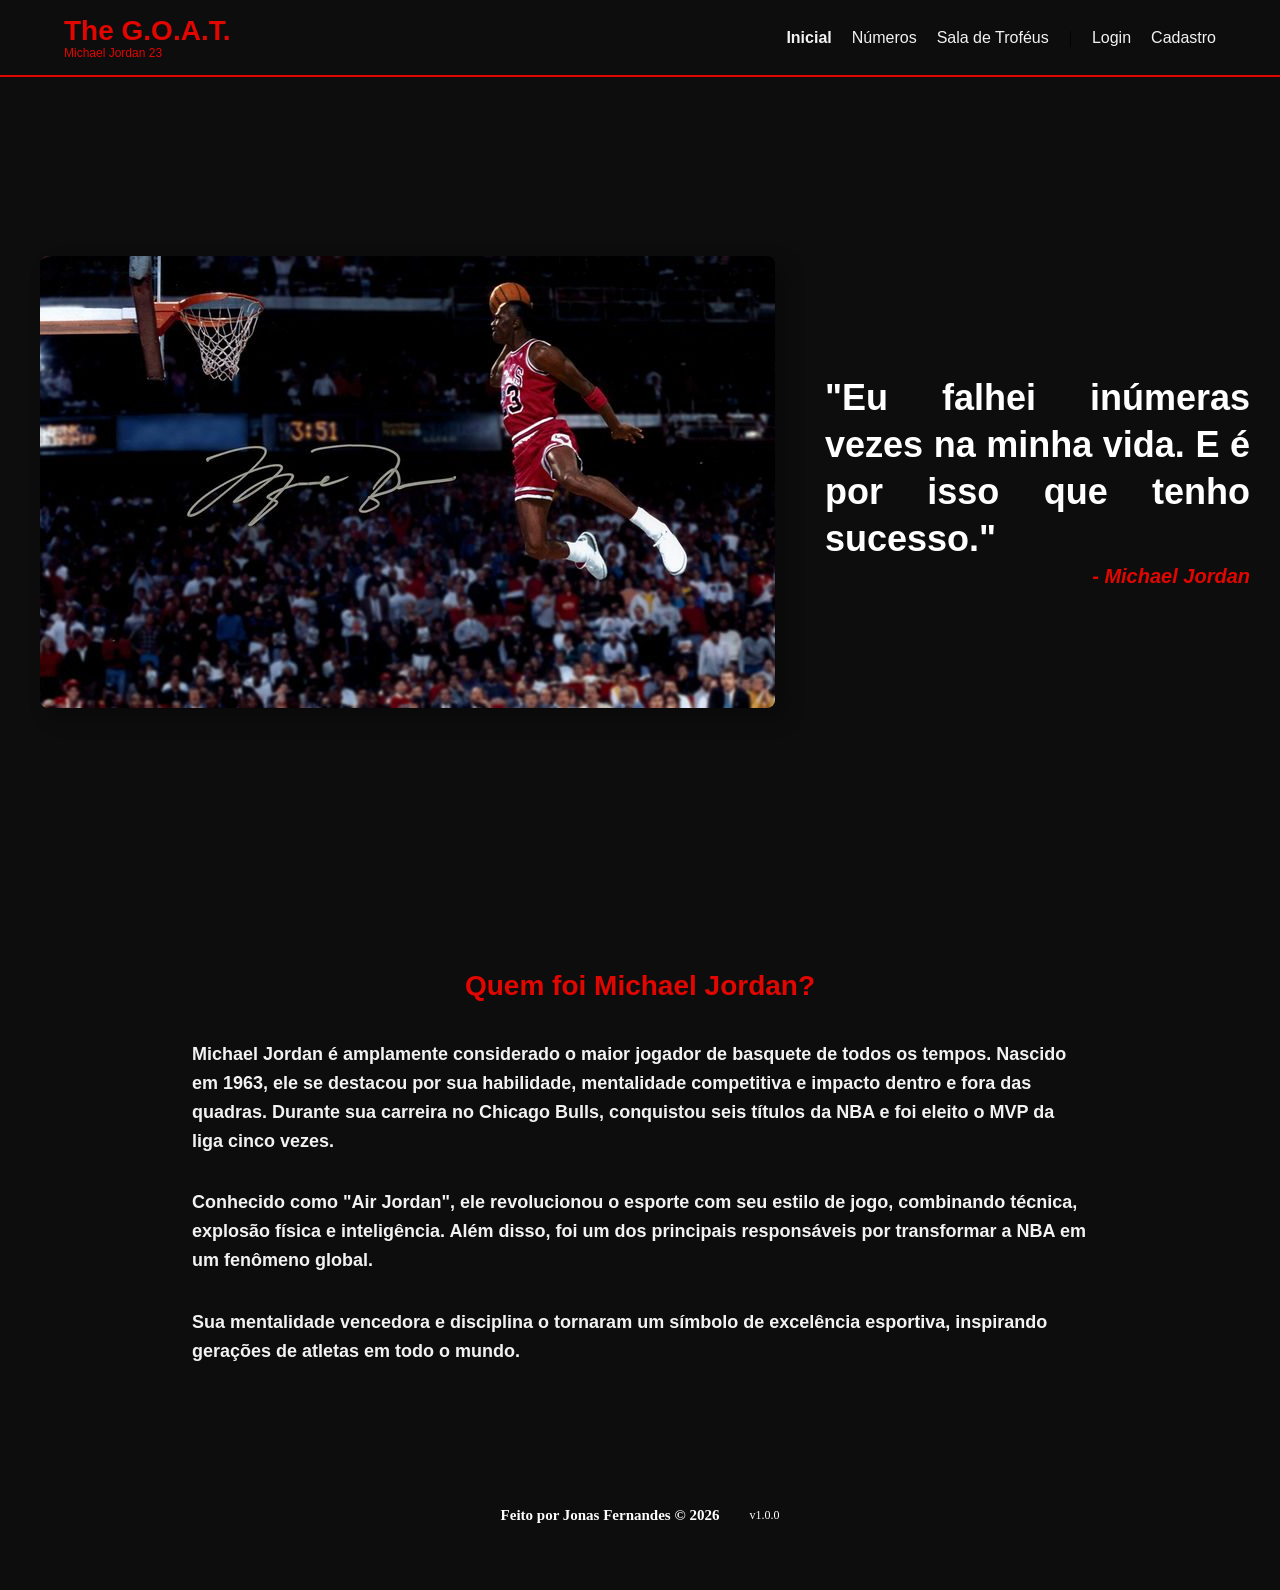
==== commit 82864960: "alterações pontuais no html e css" ====
--- a/public/index.html
+++ b/public/index.html
@@ -11,7 +11,7 @@
   <script src="./js/sessao.js"></script>
 
   <link rel="stylesheet" href="./css/estilo.css">
-  <link rel="icon" href="./assets/icon/icon-site.png">
+  <link rel="icon" href="./assets/logo-mj.png">
   <link rel="preconnect" href="https://fonts.gstatic.com">
 </head>
 
@@ -58,13 +58,13 @@
   <div class="container-sobre-mj">
     <h2>Quem foi Michael Jordan?</h2>
     <p>
-      Michael Jordan é amplamente considerado o maior jogador de basquete de todos os tempos. 
+        Michael Jordan é amplamente considerado o maior jogador de basquete de todos os tempos. 
       Nascido em 1963, ele se destacou por sua habilidade, mentalidade competitiva e impacto dentro e fora das quadras.
       Durante sua carreira no Chicago Bulls, conquistou seis títulos da NBA e foi eleito o MVP da liga cinco vezes.
     </p>
 
     <p>
-      Conhecido como "Air Jordan", ele revolucionou o esporte com seu estilo de jogo, combinando técnica, explosão física e inteligência.
+        Conhecido como "Air Jordan", ele revolucionou o esporte com seu estilo de jogo, combinando técnica, explosão física e inteligência.
       Além disso, foi um dos principais responsáveis por transformar a NBA em um fenômeno global.
     </p>
 
--- a/public/css/estilo.css
+++ b/public/css/estilo.css
@@ -172,11 +172,13 @@
 /* sobre mj*/
 
 .container-sobre-mj{
-  display: flex;
-  flex-direction: column;
-  margin-left: 10%;
-  margin-right: 10%;
-  width: 1200px;
+  font-family: Arial, Helvetica, sans-serif;
+  display: flex;
+  align-items: center;
+  justify-content: center;
+  flex-direction: column;
+  margin-left: 15%;
+  width: 70%;
   font-weight: bold;
   font-style: justify;
 }
@@ -255,55 +257,65 @@
 
 /* LOGIN */
 .login {
-  height: var(--tamanho-login);
-  flex-direction: row;
+  display: flex;
+  height: 100vh;
   background: #0D0D0D;
-  background-size: cover;
-  min-height: 100vh;
-  display: flex;
-  align-items: center;
-  justify-content: flex-end;
-  gap: 90px;
-}
-
-.login .container {
-  font-family: Arial, Helvetica, sans-serif;
-  justify-content: space-between;
-  align-items: center;
-  gap: 60px;
-  width: 90%;
-  max-width: 1400px;
-  margin: 0 auto;
-}
-
+  align-items: center;
+}
+
+/* IMAGEM */
 .img-login {
   display: flex;
+  justify-content: flex-start;
   align-items: flex-start;
+  width: 70%; /* 🔥 aumenta a largura da imagem */
+  height: 100%;
+}
+
+.img-login img {
+  display: flex;
   justify-content: flex-start;
-  width: 60%;
-  height: 80%;
+  align-items: flex-start;
+  margin-top: 1%;
   margin-left: 1%;
+  margin-right: 50%;
+  width: 100%;
+  height: 100%;
+  border-radius: 8px;
+}
+
+/* FORMULÁRIO DE LOGIN */
+.login .container {width: 50%;
+  display: flex;
+  justify-content: center; /* 🔥 joga o card pra esquerda */
+  align-items: center;
+  padding-left: 40px;
+  
 }
 
 .card {
-  width: 420px;
-  background-color: #0D0D0D;
-  border-radius: 10px;
-  display: flex;
-  align-items: center;
-  justify-content: space-evenly;
+  width: 30%;
+  max-width: 420px;
+  background-color: #0D0D0D;
+  border-radius: 10px;
+  display: flex;
+  align-items: center;
+  justify-content: center;
   color: white;
   flex-direction: column;
-  height: fit-content;
+  
+  margin-right: 16%;
   padding: 35px 30px;
   box-shadow: 10px 10px 20px rgba(0, 0, 0, 0.589);
 }
 
+
 .card h2 {
   margin: 0;
   font-size: 38px;
   margin-bottom: 25px;
 }
+
 
 .formulario {
   display: flex;
@@ -361,6 +373,81 @@
 }
 
 
+
+/**CADASTRO*/
+.card-cadastro {
+  width: 40%;
+  max-width: 500px;
+  background-color: #0D0D0D;
+  border-radius: 10px;
+  display: flex;
+  align-items: center;
+  justify-content: center;
+  color: white;
+  flex-direction: column;
+  padding: 40px;
+  margin-left: 10%;
+  box-shadow: 10px 10px 20px rgba(0, 0, 0, 0.589);
+}
+.card-cadastro h2 {
+  margin: 0;
+  font-size: 38px;
+  margin-bottom: 25px;
+}
+.formulario-cadastro {
+  display: flex;
+  height: 90%;
+  width: 100%;
+  gap: 15px;
+  justify-content: space-around;
+  flex-direction: column;
+}
+
+.formulario-cadastro span {
+  font-size: 15px;
+  font-weight: 800;
+}
+.formulario-cadastro select {
+  border: 2px solid white;
+  background-color: white;
+  color: black;
+  height: 36px;
+  text-align: center;
+  border-radius: 10px;
+  margin: 0;
+}
+
+.formulario-cadastro input {
+  border: 2px solid white;
+  text-align: center;
+  border-radius: 10px;
+  margin: 0;
+  height: 45px;
+  padding: 0 15px;
+  border: none;
+}
+.campo-cadastro {
+  display: flex;
+  flex-direction: column;
+  justify-content: start;
+  padding: 5px 0;
+}
+
+.botao-cadastro {
+  cursor: pointer;
+  font-family: "Barlow", sans-serif;
+  border: 0;
+  border-radius: 5px;
+  font-weight: 600;
+  font-size: 18px;
+  color: #fff;
+  background-color: #e10600;
+  width: 120px;
+  height: 30px;
+  align-self: center;
+  margin-top: 20px;
+}
+
 /*IMAGEM CADASTRO*/
 
 .img-cadastro{
@@ -369,7 +456,15 @@
   justify-content: flex-end;
   width: 60%;
   height: 80%;
-  margin-right: 1%;
+  margin-right: 1%; 
+  margin-left: 10%;
+}
+
+
+.img-cadastro img{
+  width: 80%;
+  height: 110%;
+  border-radius: 10px;
 }
 
 .loading-div {
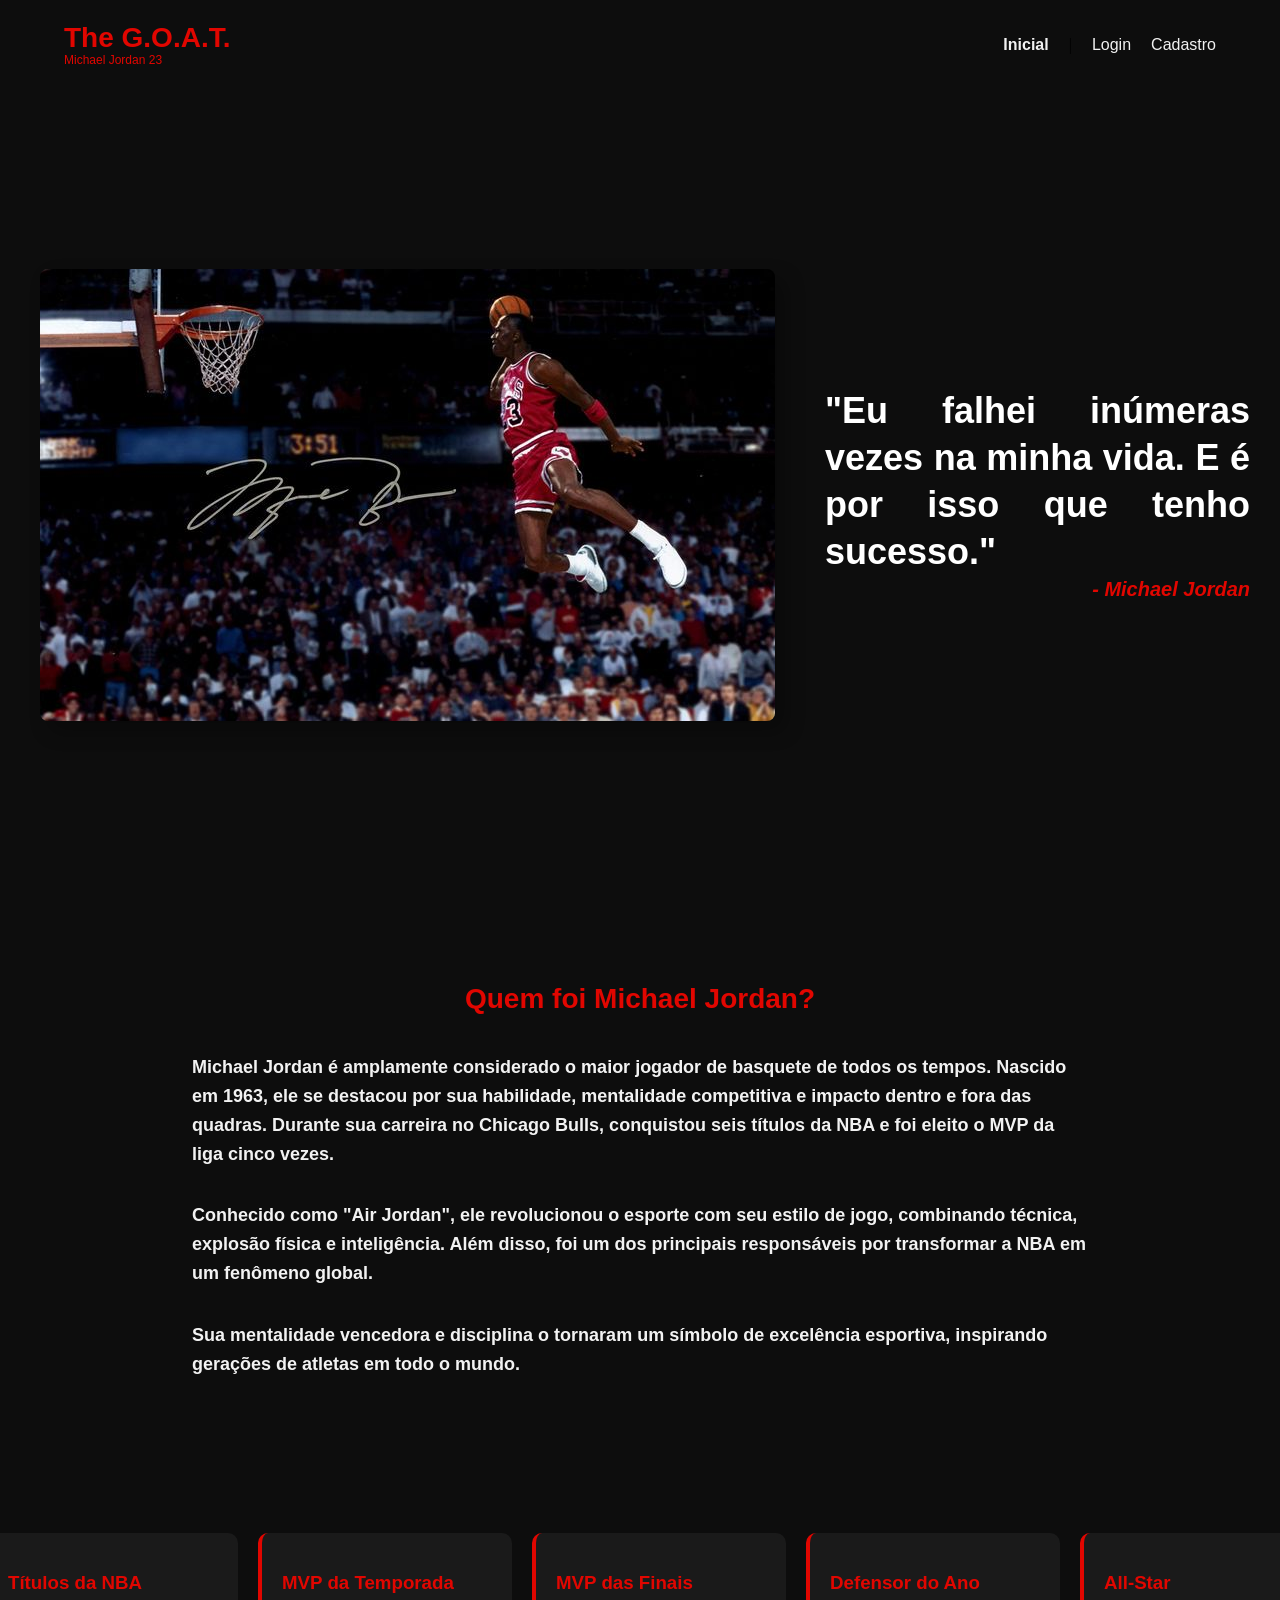
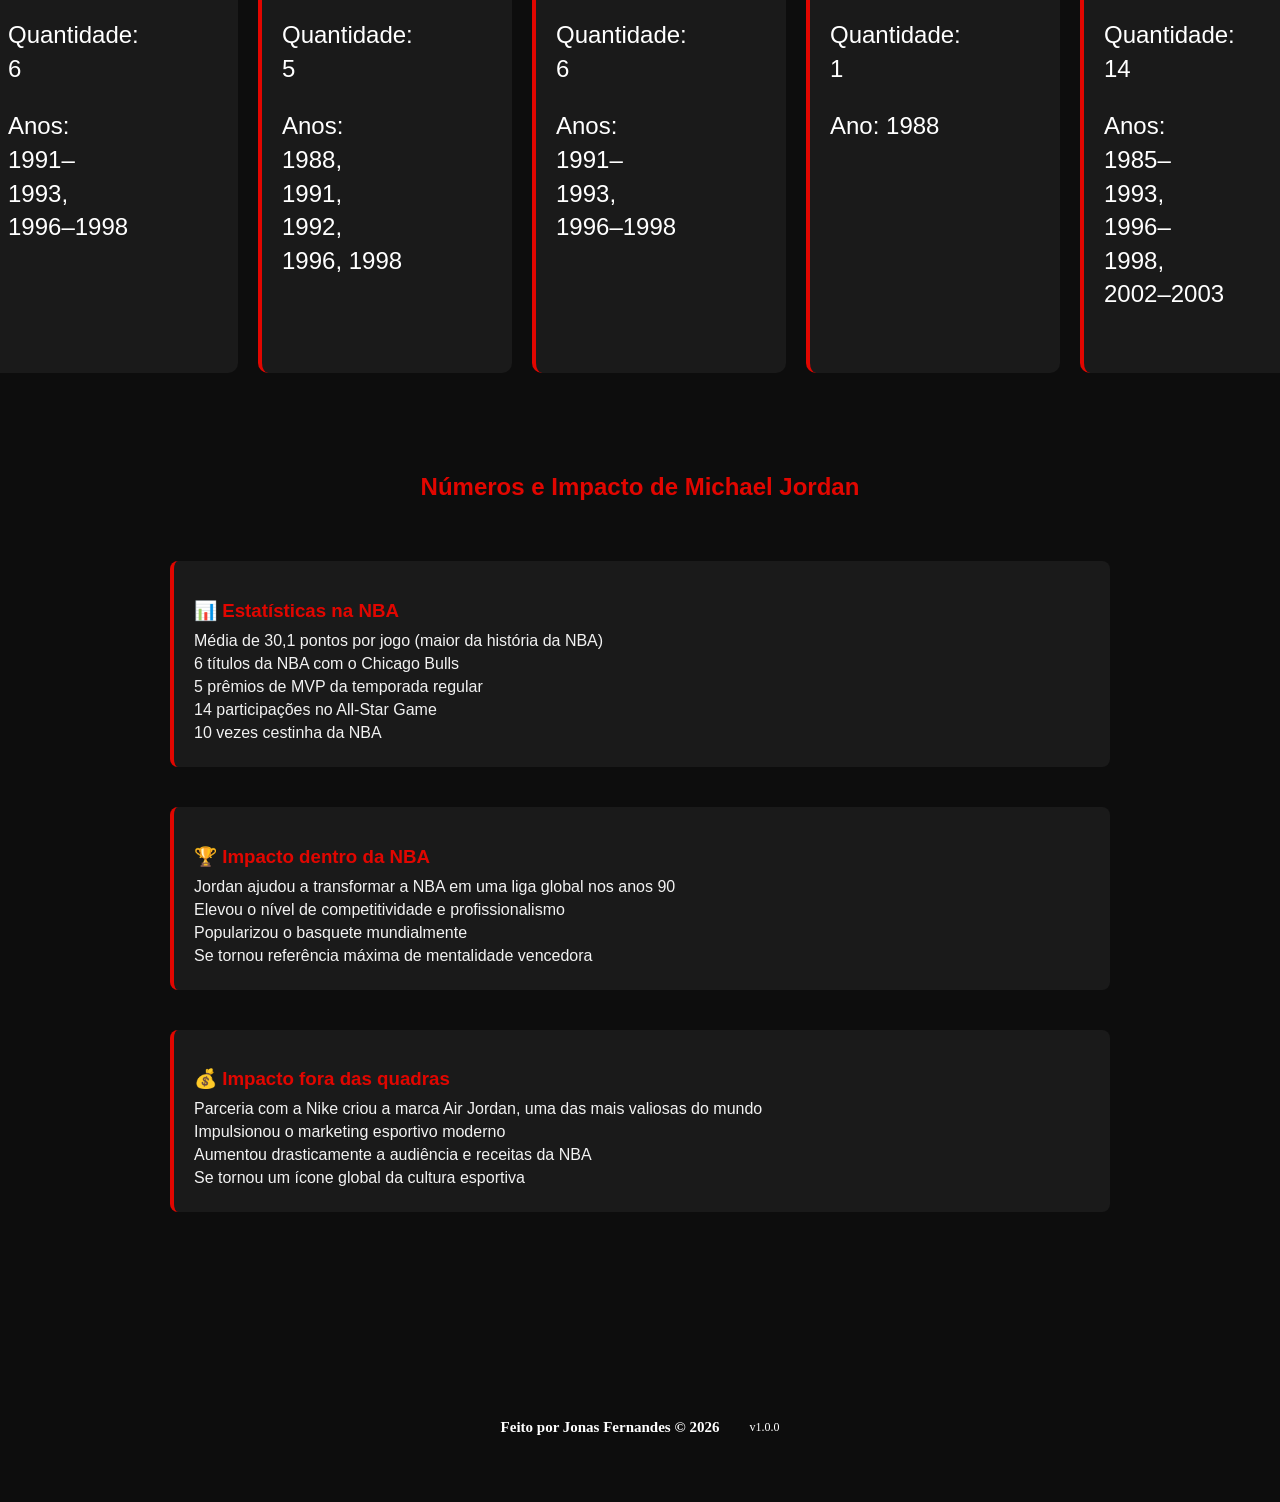
==== commit df57cc76: "atualizando projeto" ====
--- a/public/index.html
+++ b/public/index.html
@@ -26,11 +26,6 @@
         <li class="agora">
           <a href="#">Inicial</a>
         </li>
-        <li>
-          <a href="simulador.html">Números</a>
-        </li>
-        <li>
-          <a href="sala-trofeus.html">Sala de Troféus</a>
         </li>
         <li>|</li>
         <li>
@@ -49,28 +44,99 @@
       <p>
         "Eu falhei inúmeras vezes na minha vida. E é por isso que tenho sucesso." <span>- Michael Jordan</span>
       </p>
-      
+
     </div>
   </div>
 
 
   <div class="sobre-mj">
-  <div class="container-sobre-mj">
-    <h2>Quem foi Michael Jordan?</h2>
-    <p>
-        Michael Jordan é amplamente considerado o maior jogador de basquete de todos os tempos. 
-      Nascido em 1963, ele se destacou por sua habilidade, mentalidade competitiva e impacto dentro e fora das quadras.
-      Durante sua carreira no Chicago Bulls, conquistou seis títulos da NBA e foi eleito o MVP da liga cinco vezes.
-    </p>
+    <div class="container-sobre-mj">
+      <h2>Quem foi Michael Jordan?</h2>
+      <p>
+        Michael Jordan é amplamente considerado o maior jogador de basquete de todos os tempos.
+        Nascido em 1963, ele se destacou por sua habilidade, mentalidade competitiva e impacto dentro e fora das
+        quadras.
+        Durante sua carreira no Chicago Bulls, conquistou seis títulos da NBA e foi eleito o MVP da liga cinco vezes.
+      </p>
 
-    <p>
-        Conhecido como "Air Jordan", ele revolucionou o esporte com seu estilo de jogo, combinando técnica, explosão física e inteligência.
-      Além disso, foi um dos principais responsáveis por transformar a NBA em um fenômeno global.
-    </p>
+      <p>
+        Conhecido como "Air Jordan", ele revolucionou o esporte com seu estilo de jogo, combinando técnica, explosão
+        física e inteligência.
+        Além disso, foi um dos principais responsáveis por transformar a NBA em um fenômeno global.
+      </p>
 
-    <p>
-      Sua mentalidade vencedora e disciplina o tornaram um símbolo de excelência esportiva, inspirando gerações de atletas em todo o mundo.
-    </p>
+      <p>
+        Sua mentalidade vencedora e disciplina o tornaram um símbolo de excelência esportiva, inspirando gerações de
+        atletas em todo o mundo.
+      </p>
+    </div>
+  </div>
+<div class="resto">
+  <div class="trofeus">
+    <div class="container">
+      <div class="lista-trofeus">
+
+        <div class="card-trofeu">
+          <h3>Títulos da NBA</h3>
+          <p>Quantidade: 6</p>
+          <p>Anos: 1991–1993, 1996–1998</p>
+        </div>
+
+        <div class="card-trofeu">
+          <h3>MVP da Temporada</h3>
+          <p>Quantidade: 5</p>
+          <p>Anos: 1988, 1991, 1992, 1996, 1998</p>
+        </div>
+
+        <div class="card-trofeu">
+          <h3>MVP das Finais</h3>
+          <p>Quantidade: 6</p>
+          <p>Anos: 1991–1993, 1996–1998</p>
+        </div>
+
+        <div class="card-trofeu">
+          <h3>Defensor do Ano</h3>
+          <p>Quantidade: 1</p>
+          <p>Ano: 1988</p>
+        </div>
+
+        <div class="card-trofeu">
+          <h3>All-Star</h3>
+          <p>Quantidade: 14</p>
+          <p>Anos: 1985–1993, 1996–1998, 2002–2003</p>
+        </div>
+
+      </div>
+    </div>
+  </div>
+
+  <div class="dados-mj">
+    <h2>Números e Impacto de Michael Jordan</h2>
+
+    <div class="bloco-info">
+      <h3>📊 Estatísticas na NBA</h3>
+      <p>Média de 30,1 pontos por jogo (maior da história da NBA)</p>
+      <p>6 títulos da NBA com o Chicago Bulls</p>
+      <p>5 prêmios de MVP da temporada regular</p>
+      <p>14 participações no All-Star Game</p>
+      <p>10 vezes cestinha da NBA</p>
+    </div>
+
+    <div class="bloco-info">
+      <h3>🏆 Impacto dentro da NBA</h3>
+      <p>Jordan ajudou a transformar a NBA em uma liga global nos anos 90</p>
+      <p>Elevou o nível de competitividade e profissionalismo</p>
+      <p>Popularizou o basquete mundialmente</p>
+      <p>Se tornou referência máxima de mentalidade vencedora</p>
+    </div>
+
+    <div class="bloco-info">
+      <h3>💰 Impacto fora das quadras</h3>
+      <p>Parceria com a Nike criou a marca Air Jordan, uma das mais valiosas do mundo</p>
+      <p>Impulsionou o marketing esportivo moderno</p>
+      <p>Aumentou drasticamente a audiência e receitas da NBA</p>
+      <p>Se tornou um ícone global da cultura esportiva</p>
+    </div>
   </div>
 </div>
 
--- a/public/css/estilo.css
+++ b/public/css/estilo.css
@@ -7,7 +7,7 @@
 }
 
 :root {
-  --tamanho-header: 75px;
+  --tamanho-header: 90px;
   --tamanho-footer: 65px;
   --tamanho-banner: calc(80vh - var(--tamanho-header) - var(--tamanho-footer));
   --tamanho-simulador: calc(100vh - var(--tamanho-header) - var(--tamanho-footer));
@@ -29,7 +29,6 @@
 /* Header */
 .header {
   height: var(--tamanho-header);
-  border-bottom: 2px solid #e10600;
 }
 
 .header .container {
@@ -171,6 +170,12 @@
 
 /* sobre mj*/
 
+
+.resto{
+  background-color: #0D0D0D;
+  font-family: Arial, Helvetica, sans-serif;
+  padding: 60px 0;
+}
 .container-sobre-mj{
   font-family: Arial, Helvetica, sans-serif;
   display: flex;
@@ -204,7 +209,7 @@
 .trofeus {
   background-color: #0D0D0D;
   color: #F2F2F2;
-  padding: 60px 0;
+  padding: 20px 0;
   text-align: center;
 }
 
@@ -215,20 +220,20 @@
 
 .lista-trofeus {
   display: flex;
-  flex-direction: column; /* 🔴 aqui garante um abaixo do outro */
-  align-items: center;
-  gap: 20px;
-  margin-right: 30%;
-  margin-left: 30%;
+  flex-direction: row; /* 🔴 aqui garante um abaixo do outro */
+  align-items: center;
+  gap: 100px;
 }
 
 .card-trofeu {
   background-color: #1a1a1a;
-  width: 120%;
+  width: 210px;
+  height: 400px;
   padding: 20px;
   border-radius: 10px;
   border-left: 4px solid #e10600;
   text-align: left;
+  margin-left: -80px;
 }
 
 .card-trofeu h3 {
@@ -695,4 +700,70 @@
   100% {
     transform: rotate(25deg)
   }
+}
+
+/* videosssss */
+
+/* SEÇÃO DE VÍDEOS */
+.video-section {
+    padding: 60px 0;
+    background-color: #121212;
+}
+
+.video-card {
+    display: flex;
+    align-items: center; /* Centraliza verticalmente o texto com o vídeo */
+    background-color: #1e1e1e;
+    border-radius: 15px;
+    overflow: hidden;
+    border: 1px solid #333;
+    margin-bottom: 40px;
+    transition: 0.3s;
+}
+
+.video-card:hover {
+    border-color: #ba0c2f;
+}
+
+/* Lado do Vídeo (ocupa 60% da largura) */
+.video-box {
+    flex: 6;
+    background-color: #000;
+    line-height: 0; /* Remove espaços vazios abaixo do vídeo */
+}
+
+.video-box video {
+    width: 100%;
+    display: block;
+}
+
+/* Lado do Texto (ocupa 40% da largura) */
+.video-info {
+    flex: 4;
+    padding: 40px;
+}
+
+.video-info h3 {
+    color: #ba0c2f;
+    font-size: 1.8rem;
+    margin-bottom: 15px;
+    text-transform: uppercase;
+}
+
+.video-info p {
+    color: #ccc;
+    font-size: 1.1rem;
+    line-height: 1.6;
+}
+
+/* Responsividade: No celular o texto vai para baixo do vídeo */
+@media (max-width: 900px) {
+    .video-card {
+        flex-direction: column;
+    }
+    
+    .video-info {
+        padding: 20px;
+        text-align: center;
+    }
 }
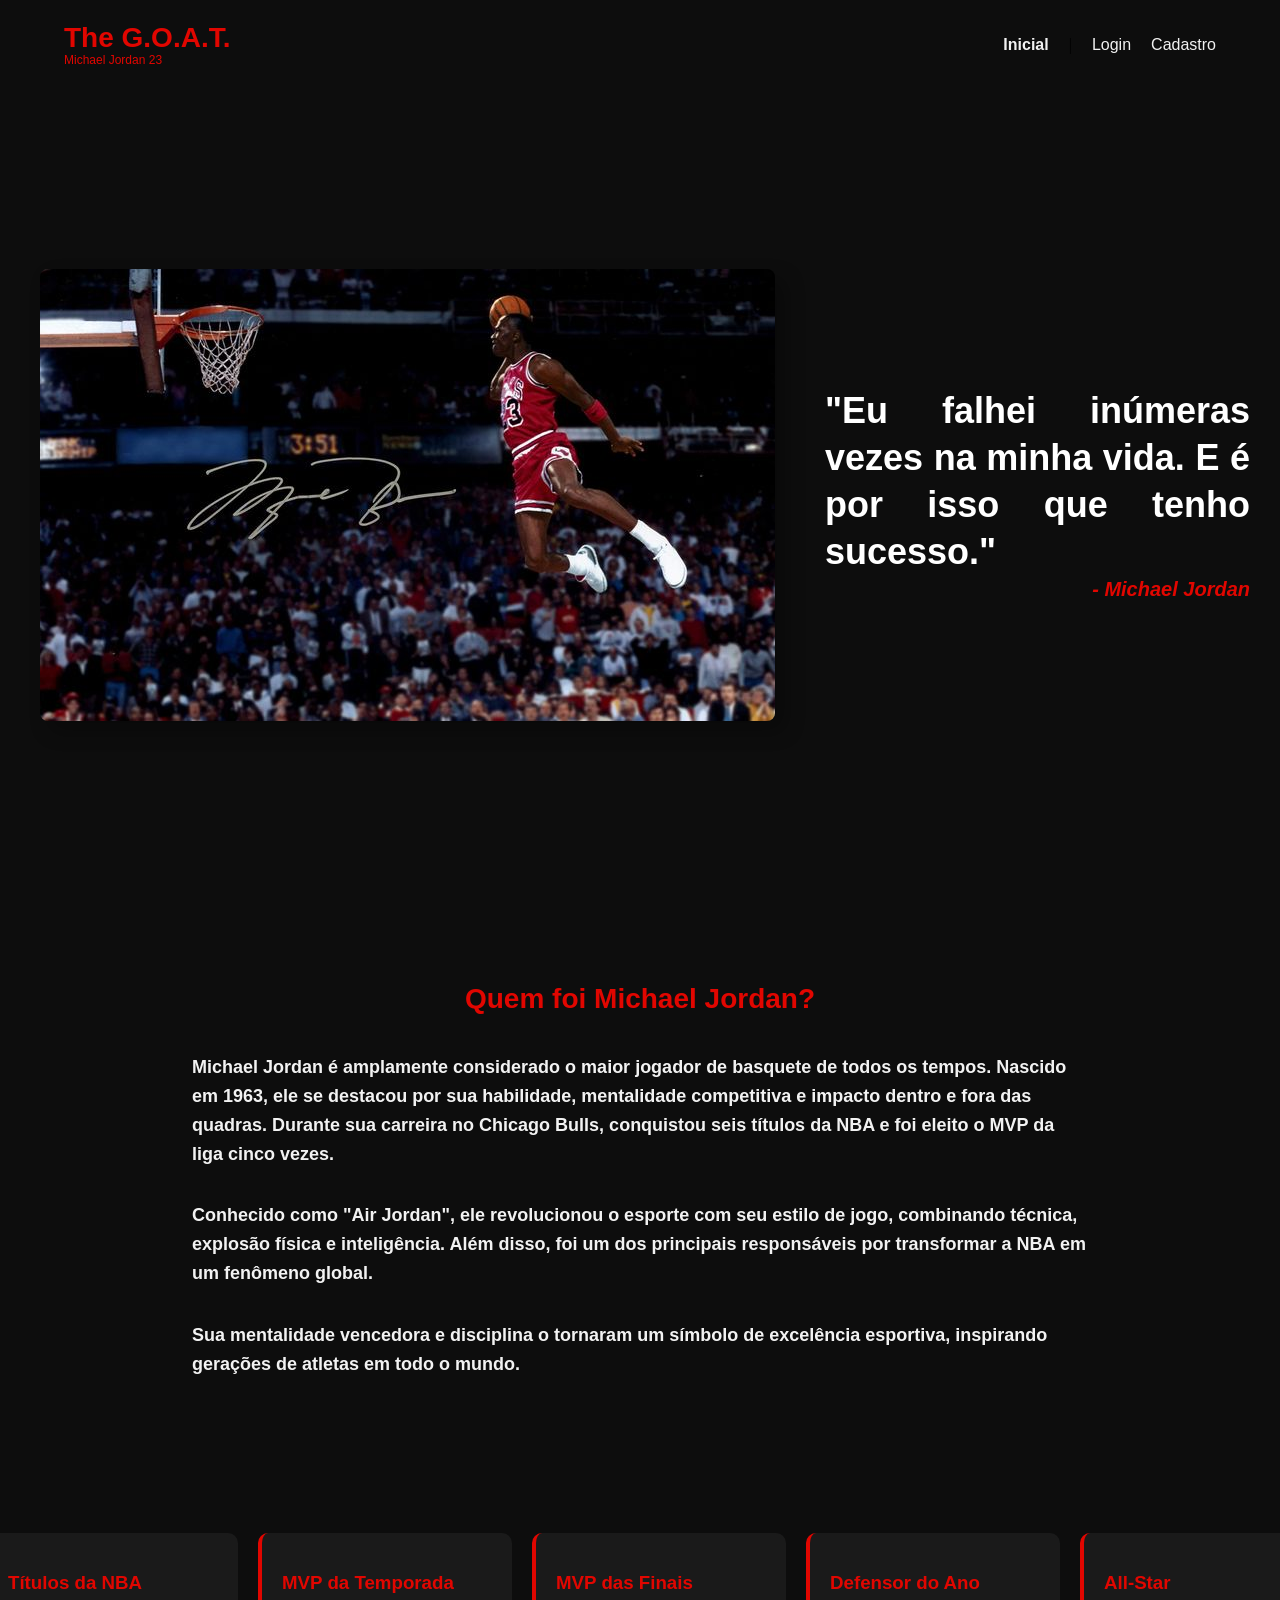
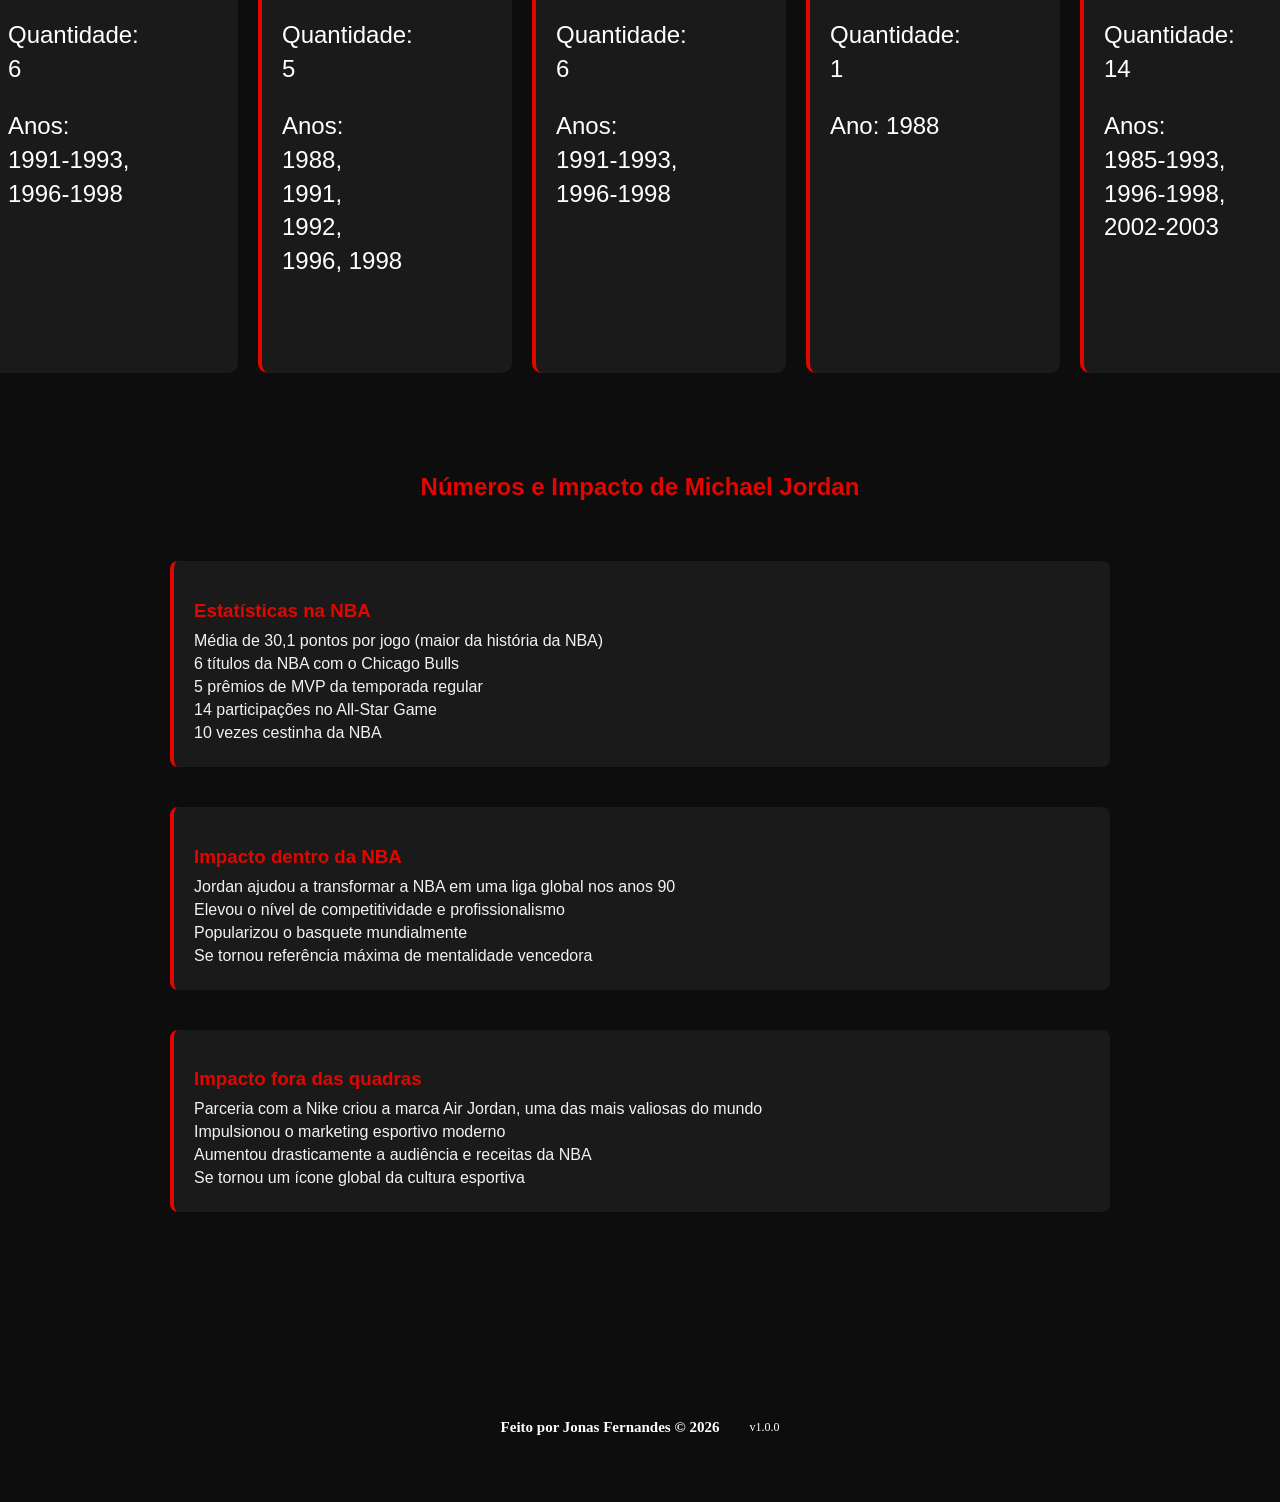
==== commit 42cdd450: "Funcionamento da Dashboard" ====
--- a/public/index.html
+++ b/public/index.html
@@ -58,13 +58,11 @@
         quadras.
         Durante sua carreira no Chicago Bulls, conquistou seis títulos da NBA e foi eleito o MVP da liga cinco vezes.
       </p>
-
       <p>
         Conhecido como "Air Jordan", ele revolucionou o esporte com seu estilo de jogo, combinando técnica, explosão
         física e inteligência.
         Além disso, foi um dos principais responsáveis por transformar a NBA em um fenômeno global.
       </p>
-
       <p>
         Sua mentalidade vencedora e disciplina o tornaram um símbolo de excelência esportiva, inspirando gerações de
         atletas em todo o mundo.
@@ -79,7 +77,7 @@
         <div class="card-trofeu">
           <h3>Títulos da NBA</h3>
           <p>Quantidade: 6</p>
-          <p>Anos: 1991–1993, 1996–1998</p>
+          <p>Anos: 1991-1993, 1996-1998</p>
         </div>
 
         <div class="card-trofeu">
@@ -91,7 +89,7 @@
         <div class="card-trofeu">
           <h3>MVP das Finais</h3>
           <p>Quantidade: 6</p>
-          <p>Anos: 1991–1993, 1996–1998</p>
+          <p>Anos: 1991-1993, 1996-1998</p>
         </div>
 
         <div class="card-trofeu">
@@ -103,7 +101,7 @@
         <div class="card-trofeu">
           <h3>All-Star</h3>
           <p>Quantidade: 14</p>
-          <p>Anos: 1985–1993, 1996–1998, 2002–2003</p>
+          <p>Anos: 1985-1993, 1996-1998, 2002-2003</p>
         </div>
 
       </div>
@@ -114,7 +112,7 @@
     <h2>Números e Impacto de Michael Jordan</h2>
 
     <div class="bloco-info">
-      <h3>📊 Estatísticas na NBA</h3>
+      <h3>Estatísticas na NBA</h3>
       <p>Média de 30,1 pontos por jogo (maior da história da NBA)</p>
       <p>6 títulos da NBA com o Chicago Bulls</p>
       <p>5 prêmios de MVP da temporada regular</p>
@@ -123,7 +121,7 @@
     </div>
 
     <div class="bloco-info">
-      <h3>🏆 Impacto dentro da NBA</h3>
+      <h3>Impacto dentro da NBA</h3>
       <p>Jordan ajudou a transformar a NBA em uma liga global nos anos 90</p>
       <p>Elevou o nível de competitividade e profissionalismo</p>
       <p>Popularizou o basquete mundialmente</p>
@@ -131,7 +129,7 @@
     </div>
 
     <div class="bloco-info">
-      <h3>💰 Impacto fora das quadras</h3>
+      <h3>Impacto fora das quadras</h3>
       <p>Parceria com a Nike criou a marca Air Jordan, uma das mais valiosas do mundo</p>
       <p>Impulsionou o marketing esportivo moderno</p>
       <p>Aumentou drasticamente a audiência e receitas da NBA</p>
--- a/public/css/estilo.css
+++ b/public/css/estilo.css
@@ -220,7 +220,7 @@
 
 .lista-trofeus {
   display: flex;
-  flex-direction: row; /* 🔴 aqui garante um abaixo do outro */
+  flex-direction: row; 
   align-items: center;
   gap: 100px;
 }
@@ -273,7 +273,7 @@
   display: flex;
   justify-content: flex-start;
   align-items: flex-start;
-  width: 70%; /* 🔥 aumenta a largura da imagem */
+  width: 70%; 
   height: 100%;
 }
 
@@ -292,7 +292,7 @@
 /* FORMULÁRIO DE LOGIN */
 .login .container {width: 50%;
   display: flex;
-  justify-content: center; /* 🔥 joga o card pra esquerda */
+  justify-content: center; 
   align-items: center;
   padding-left: 40px;
   
@@ -702,9 +702,6 @@
   }
 }
 
-/* videosssss */
-
-/* SEÇÃO DE VÍDEOS */
 .video-section {
     padding: 60px 0;
     background-color: #121212;
@@ -712,7 +709,7 @@
 
 .video-card {
     display: flex;
-    align-items: center; /* Centraliza verticalmente o texto com o vídeo */
+    align-items: center; 
     background-color: #1e1e1e;
     border-radius: 15px;
     overflow: hidden;
@@ -725,19 +722,17 @@
     border-color: #ba0c2f;
 }
 
-/* Lado do Vídeo (ocupa 60% da largura) */
 .video-box {
     flex: 6;
     background-color: #000;
-    line-height: 0; /* Remove espaços vazios abaixo do vídeo */
-}
+    line-height: 0;
+  }
 
 .video-box video {
     width: 100%;
     display: block;
 }
 
-/* Lado do Texto (ocupa 40% da largura) */
 .video-info {
     flex: 4;
     padding: 40px;
@@ -756,14 +751,3 @@
     line-height: 1.6;
 }
 
-/* Responsividade: No celular o texto vai para baixo do vídeo */
-@media (max-width: 900px) {
-    .video-card {
-        flex-direction: column;
-    }
-    
-    .video-info {
-        padding: 20px;
-        text-align: center;
-    }
-}
